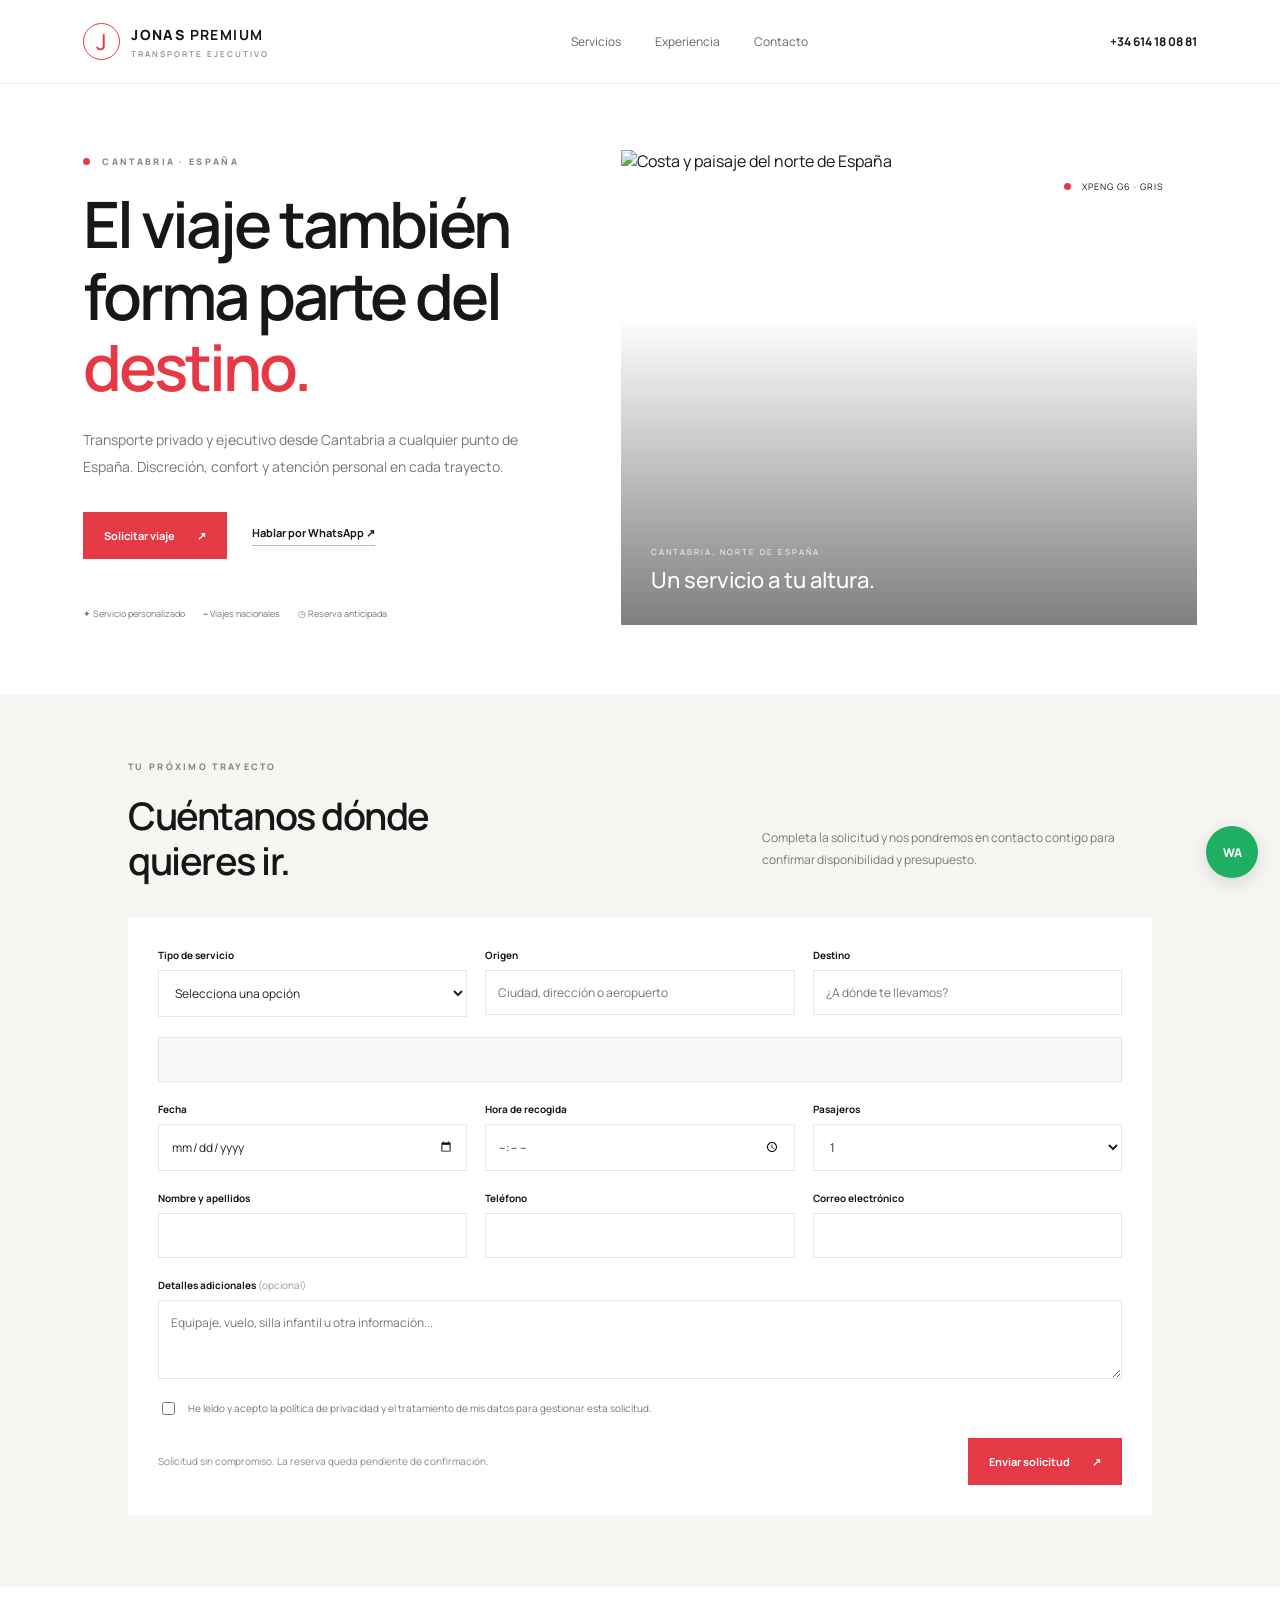
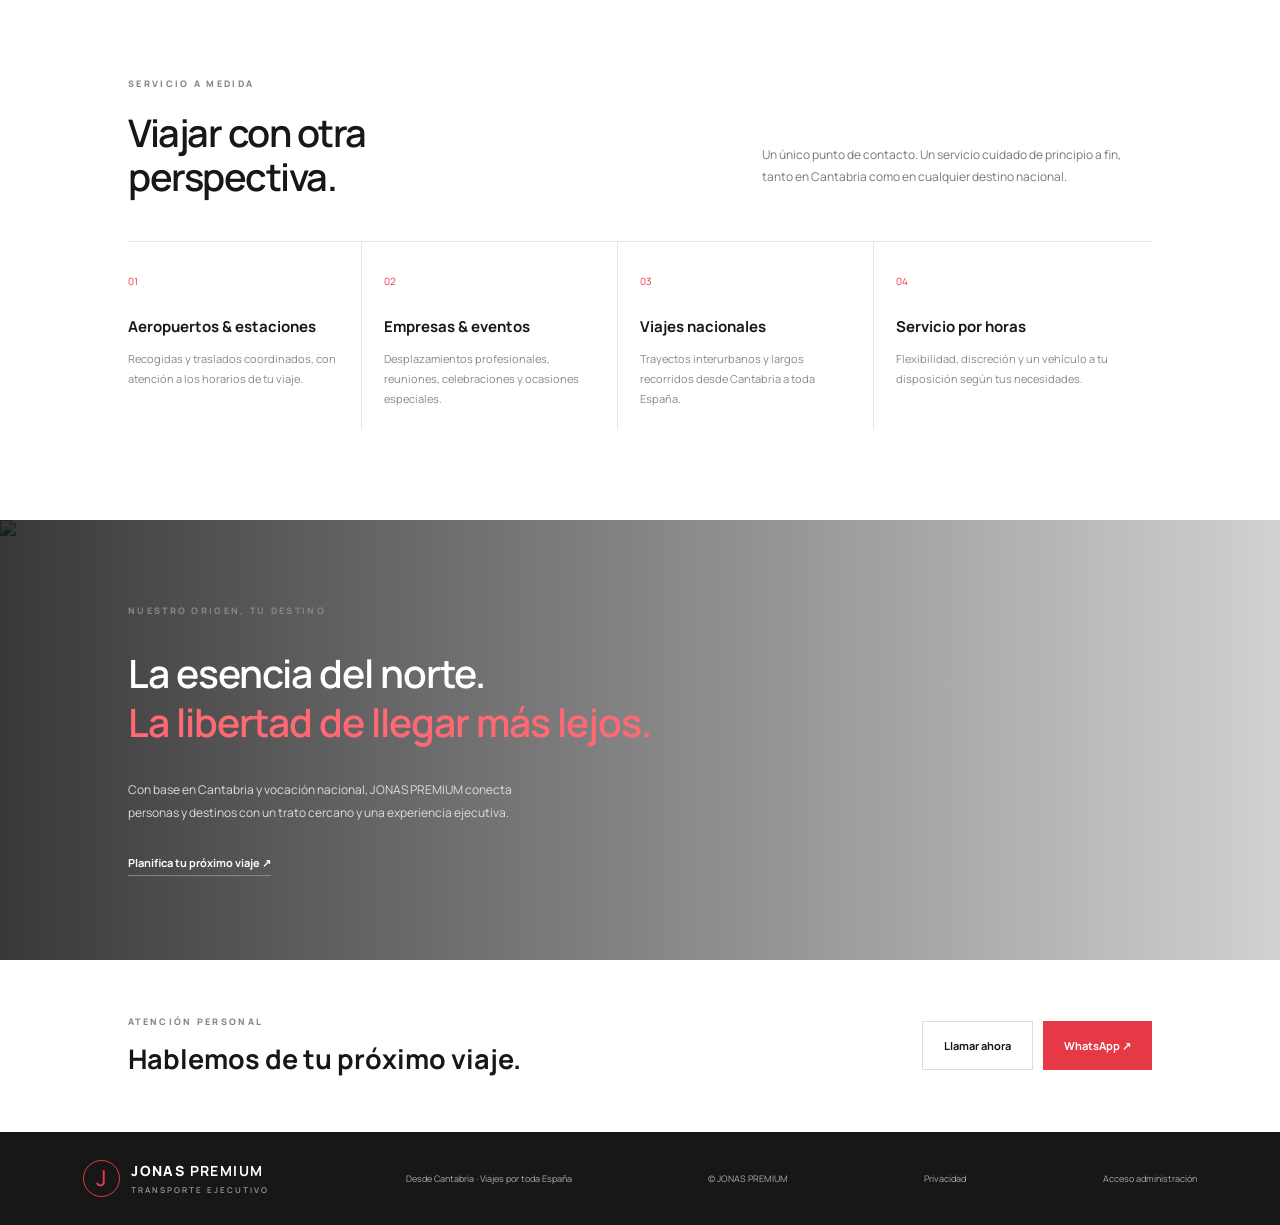
==== index.html @ 566d6ffc "Add files via upload" ====
<!doctype html>
<html lang="es">
<head>
  <meta charset="utf-8"><meta name="viewport" content="width=device-width, initial-scale=1">
  <meta name="theme-color" content="#151515">
  <meta name="description" content="JONAS PREMIUM. Transporte ejecutivo desde Cantabria a cualquier destino de España.">
  <title>JONAS PREMIUM | Transporte ejecutivo</title>
  <link rel="preconnect" href="https://fonts.googleapis.com">
  <link rel="preconnect" href="https://fonts.gstatic.com" crossorigin>
  <link href="https://fonts.googleapis.com/css2?family=Manrope:wght@400;500;600;700;800&display=swap" rel="stylesheet">
  <link rel="stylesheet" href="./styles.css">
</head>
<body>
<header class="topbar">
  <a class="brand" href="#"><span class="brand-mark">J</span><span>JONAS <b>PREMIUM</b><small>TRANSPORTE EJECUTIVO</small></span></a>
  <nav><a href="#servicios">Servicios</a><a href="#experiencia">Experiencia</a><a href="#contacto">Contacto</a></nav>
  <a class="top-phone" href="tel:+34614180881">+34 614 18 08 81</a>
</header>
<main>
<section class="hero">
  <div class="hero-copy">
    <p class="eyebrow"><span></span> CANTABRIA · ESPAÑA</p>
    <h1>El viaje también<br>forma parte del <em>destino.</em></h1>
    <p class="intro">Transporte privado y ejecutivo desde Cantabria a cualquier punto de España. Discreción, confort y atención personal en cada trayecto.</p>
    <div class="hero-actions"><a class="button button-red" href="#reserva">Solicitar viaje <span>↗</span></a><a class="text-link" href="https://wa.me/34614180881?text=Hola%2C%20quiero%20informaci%C3%B3n%20sobre%20un%20traslado." target="_blank" rel="noopener">Hablar por WhatsApp ↗</a></div>
    <div class="trust"><span>✦ Servicio personalizado</span><span>⌁ Viajes nacionales</span><span>◷ Reserva anticipada</span></div>
  </div>
  <div class="hero-visual">
    <img src="https://images.unsplash.com/photo-1519608487953-e999c86e7455?auto=format&fit=crop&w=1500&q=85" alt="Costa y paisaje del norte de España">
    <div class="image-caption"><span>CANTABRIA, NORTE DE ESPAÑA</span><b>Un servicio a tu altura.</b></div>
    <div class="vehicle-note"><span class="dot"></span> XPENG G6 · GRIS</div>
  </div>
</section>
<section class="booking-wrap" id="reserva">
  <div class="booking-heading"><div><p class="eyebrow">TU PRÓXIMO TRAYECTO</p><h2>Cuéntanos dónde<br>quieres ir.</h2></div><p>Completa la solicitud y nos pondremos en contacto contigo para confirmar disponibilidad y presupuesto.</p></div>
  <form id="booking-form" class="booking-form">
    <div class="field"><label for="service">Tipo de servicio</label><select id="service" name="service" required><option value="">Selecciona una opción</option><option>Traslado aeropuerto / estación</option><option>Hotel y recogida</option><option>Empresas</option><option>Bodas y eventos</option><option>Servicio por horas</option><option>Viaje interurbano / nacional</option><option>Otro servicio</option></select></div>
    <div class="field"><label for="origin">Origen</label><input id="origin" name="origin" placeholder="Ciudad, dirección o aeropuerto" required></div>
    <div class="field"><label for="destination">Destino</label><input id="destination" name="destination" placeholder="¿A dónde te llevamos?" required></div>
    <div id="route-price-panel" class="field field-wide" role="status" aria-live="polite" hidden style="padding:18px 20px;border:1px solid #e9e7e4;background:#faf9f7;gap:7px">
      <strong id="route-price-title" style="font-size:13px"></strong>
      <p id="route-price-copy" style="margin:0;color:#777;font-size:11px;line-height:1.7"></p>
    </div>
    <div class="field"><label for="date">Fecha</label><input id="date" name="date" type="date" required></div>
    <div class="field"><label for="time">Hora de recogida</label><input id="time" name="time" type="time" required></div>
    <div class="field"><label for="passengers">Pasajeros</label><select id="passengers" name="passengers"><option>1</option><option>2</option><option>3</option><option>4</option><option>5</option></select></div>
    <div class="field"><label for="name">Nombre y apellidos</label><input id="name" name="name" autocomplete="name" required></div>
    <div class="field"><label for="phone">Teléfono</label><input id="phone" name="phone" type="tel" autocomplete="tel" required></div>
    <div class="field"><label for="email">Correo electrónico</label><input id="email" name="email" type="email" autocomplete="email"></div>
    <div class="field field-wide"><label for="notes">Detalles adicionales <span>(opcional)</span></label><textarea id="notes" name="notes" rows="3" placeholder="Equipaje, vuelo, silla infantil u otra información..."></textarea></div>
    <label class="consent field-wide"><input type="checkbox" required> He leído y acepto la política de privacidad y el tratamiento de mis datos para gestionar esta solicitud.</label>
    <div class="form-bottom field-wide"><p id="form-message" role="status">Solicitud sin compromiso. La reserva queda pendiente de confirmación.</p><button class="button button-red" type="submit">Enviar solicitud <span>↗</span></button></div>
  </form>
</section>
<section class="services" id="servicios"><div class="section-top"><div><p class="eyebrow">SERVICIO A MEDIDA</p><h2>Viajar con otra<br>perspectiva.</h2></div><p>Un único punto de contacto. Un servicio cuidado de principio a fin, tanto en Cantabria como en cualquier destino nacional.</p></div>
  <div class="service-grid">
    <article><span>01</span><h3>Aeropuertos & estaciones</h3><p>Recogidas y traslados coordinados, con atención a los horarios de tu viaje.</p></article>
    <article><span>02</span><h3>Empresas & eventos</h3><p>Desplazamientos profesionales, reuniones, celebraciones y ocasiones especiales.</p></article>
    <article><span>03</span><h3>Viajes nacionales</h3><p>Trayectos interurbanos y largos recorridos desde Cantabria a toda España.</p></article>
    <article><span>04</span><h3>Servicio por horas</h3><p>Flexibilidad, discreción y un vehículo a tu disposición según tus necesidades.</p></article>
  </div>
</section>
<section class="experience" id="experiencia"><img src="https://images.unsplash.com/photo-1500530855697-b586d89ba3ee?auto=format&fit=crop&w=1800&q=85" alt="Paisaje natural del norte de España"><div><p class="eyebrow">NUESTRO ORIGEN, TU DESTINO</p><h2>La esencia del norte.<br><em>La libertad de llegar más lejos.</em></h2><p>Con base en Cantabria y vocación nacional, JONAS PREMIUM conecta personas y destinos con un trato cercano y una experiencia ejecutiva.</p><a class="text-link light" href="#reserva">Planifica tu próximo viaje ↗</a></div></section>
<section class="contact-strip" id="contacto"><div><p class="eyebrow">ATENCIÓN PERSONAL</p><h2>Hablemos de tu próximo viaje.</h2></div><div class="contact-actions"><a class="button button-light" href="tel:+34614180881">Llamar ahora</a><a class="button button-red" href="https://wa.me/34614180881?text=Hola%2C%20quiero%20consultar%20un%20viaje." target="_blank" rel="noopener">WhatsApp ↗</a></div></section>
</main>
<footer><a class="brand brand-footer" href="#"><span class="brand-mark">J</span><span>JONAS <b>PREMIUM</b><small>TRANSPORTE EJECUTIVO</small></span></a><p>Desde Cantabria · Viajes por toda España</p><span>© <span id="year"></span> JONAS PREMIUM</span><a href="./privacidad.html">Privacidad</a><a href="./admin.html">Acceso administración</a></footer>
<a class="whatsapp-float" href="https://wa.me/34614180881?text=Hola%2C%20quiero%20informaci%C3%B3n%20sobre%20un%20viaje." target="_blank" rel="noopener" aria-label="Abrir WhatsApp">WA</a>
<script type="module" src="./app.js"></script>
</body></html>
---- styles.css ----
*{box-sizing:border-box} :root{--ink:#171717;--muted:#777;--red:#e63946;--line:#e9e7e4;--cream:#f7f6f3}html{scroll-behavior:smooth}body{margin:0;font-family:Manrope,Arial,sans-serif;color:var(--ink);background:#fff}a{color:inherit;text-decoration:none}.topbar{height:84px;padding:0 6.5%;display:flex;align-items:center;justify-content:space-between;border-bottom:1px solid #eee}.brand{display:flex;align-items:center;gap:11px;font-size:14px;letter-spacing:1.4px;font-weight:800}.brand-mark{width:37px;height:37px;border:1.5px solid var(--red);border-radius:50%;display:grid;place-items:center;color:var(--red);font-size:22px;font-weight:500}.brand small{display:block;font-size:8px;letter-spacing:2px;font-weight:600;margin-top:4px;color:#888}.topbar nav{display:flex;gap:34px;font-size:12px;color:#666}.top-phone{font-size:12px;font-weight:700}.hero{padding:66px 6.5% 70px;display:grid;grid-template-columns:.9fr 1.1fr;gap:6%;align-items:center}.eyebrow{font-size:9px;letter-spacing:2.3px;font-weight:800;color:#8b8580;margin:0 0 20px}.eyebrow span,.dot{display:inline-block;width:7px;height:7px;border-radius:50%;background:var(--red);margin-right:8px}.hero h1{font-size:clamp(40px,5vw,66px);line-height:1.12;letter-spacing:-3px;margin:0 0 24px;font-weight:600}.hero h1 em,.experience em{font-style:normal;color:var(--red)}.intro{max-width:440px;color:#777;line-height:1.9;font-size:14px}.hero-actions{display:flex;align-items:center;gap:25px;margin-top:32px}.button{display:inline-flex;align-items:center;justify-content:center;gap:22px;padding:16px 21px;font:700 11px Manrope;border:0;cursor:pointer}.button-red{background:var(--red);color:#fff}.button-red:hover{background:#c92d39}.text-link{font-size:11px;font-weight:700;border-bottom:1px solid #bbb;padding-bottom:5px}.trust{display:flex;gap:18px;flex-wrap:wrap;margin-top:48px;color:#777;font-size:9px}.hero-visual{height:475px;position:relative}.hero-visual>img,.experience>img{width:100%;height:100%;object-fit:cover}.hero-visual:after{content:"";position:absolute;inset:35% 0 0;background:linear-gradient(transparent,rgba(0,0,0,.5))}.image-caption{position:absolute;z-index:1;bottom:30px;left:30px;color:#fff}.image-caption span{display:block;font-size:8px;letter-spacing:2px;margin-bottom:8px}.image-caption b{font-size:22px;font-weight:500}.vehicle-note{position:absolute;z-index:2;right:18px;top:18px;background:#fff;padding:12px 15px;font-size:9px;letter-spacing:1px}.booking-wrap{background:var(--cream);padding:65px 10% 72px}.booking-heading,.section-top{display:flex;justify-content:space-between;align-items:end;gap:30px;margin-bottom:35px}.booking-heading h2,.section-top h2{font-size:38px;line-height:1.18;letter-spacing:-1.5px;font-weight:600;margin:0}.booking-heading>p,.section-top>p{max-width:390px;color:#777;font-size:12px;line-height:1.8}.booking-form{display:grid;grid-template-columns:repeat(3,1fr);gap:20px 18px;background:#fff;padding:30px}.field{display:flex;flex-direction:column;gap:8px}.field label{font-size:10px;font-weight:700}.field label span{font-weight:400;color:#999}input,select,textarea{width:100%;border:1px solid var(--line);border-radius:0;background:#fff;padding:13px 12px;font:12px Manrope;color:#222;outline-color:var(--red)}textarea{resize:vertical}.field-wide{grid-column:1/-1}.consent{display:flex;align-items:center;gap:10px;font-size:10px;color:#777}.consent input{width:auto;accent-color:var(--red)}.form-bottom{display:flex;justify-content:space-between;align-items:center;gap:15px}.form-bottom p{font-size:10px;color:#888}.services{padding:90px 10%}.section-top{margin-bottom:42px}.service-grid{display:grid;grid-template-columns:repeat(4,1fr);border-top:1px solid var(--line)}.service-grid article{padding:26px 22px 10px 0;border-right:1px solid var(--line);margin-right:22px}.service-grid article:last-child{border:0;margin:0}.service-grid article span{color:var(--red);font-size:10px}.service-grid h3{font-size:15px;margin:26px 0 12px}.service-grid p{font-size:11px;color:#888;line-height:1.8}.experience{height:440px;position:relative;color:#fff}.experience:after{content:"";position:absolute;inset:0;background:linear-gradient(90deg,rgba(0,0,0,.78),rgba(0,0,0,.18))}.experience>div{position:absolute;z-index:1;top:50%;left:10%;transform:translateY(-50%);max-width:550px}.experience h2{font-size:39px;line-height:1.25;font-weight:600;letter-spacing:-1px}.experience>div>p:not(.eyebrow){font-size:12px;line-height:1.9;color:#ddd;max-width:430px}.experience em{color:#ff6973}.light{color:#fff;border-color:#888;display:inline-block;margin-top:18px}.contact-strip{padding:55px 10%;display:flex;align-items:center;justify-content:space-between;gap:25px}.contact-strip h2{font-size:27px;margin:0}.contact-actions{display:flex;gap:10px}.button-light{border:1px solid #ddd;background:#fff}.contact-strip .eyebrow{margin-bottom:12px}footer{padding:28px 6.5%;background:#171717;color:#aaa;display:flex;align-items:center;justify-content:space-between;gap:20px;font-size:9px}.brand-footer{color:#fff}.brand-footer small{color:#999}.whatsapp-float{position:fixed;right:22px;bottom:22px;width:52px;height:52px;border-radius:50%;background:#1fae62;color:#fff;display:grid;place-items:center;font-weight:800;font-size:12px;box-shadow:0 5px 20px #0002;z-index:10}@media(max-width:850px){.topbar{padding:0 5%;height:72px}.topbar nav{display:none}.hero{grid-template-columns:1fr;padding:48px 6%}.hero-visual{height:330px}.booking-wrap,.services{padding:55px 6%}.booking-form{grid-template-columns:repeat(2,1fr);padding:20px}.booking-heading,.section-top{align-items:start;flex-direction:column;gap:10px}.service-grid{grid-template-columns:repeat(2,1fr)}.service-grid article:nth-child(2){border-right:0}.service-grid article{padding-bottom:24px}.contact-strip{padding:45px 6%;align-items:flex-start;flex-direction:column}footer{flex-wrap:wrap;padding:28px 6%}}@media(max-width:520px){.top-phone{font-size:10px}.hero h1{font-size:45px}.hero-visual{height:270px}.trust{gap:12px;margin-top:30px}.booking-heading h2,.section-top h2{font-size:32px}.booking-form{grid-template-columns:1fr;padding:17px}.field-wide{grid-column:auto}.form-bottom{align-items:flex-start;flex-direction:column}.service-grid{grid-template-columns:1fr}.service-grid article{border-right:0;border-bottom:1px solid var(--line);margin:0}.experience{height:480px}.experience>div{left:7%;right:7%}.experience h2{font-size:32px}.contact-strip h2{font-size:23px}.contact-actions{flex-wrap:wrap}footer{align-items:flex-start;flex-direction:column}}
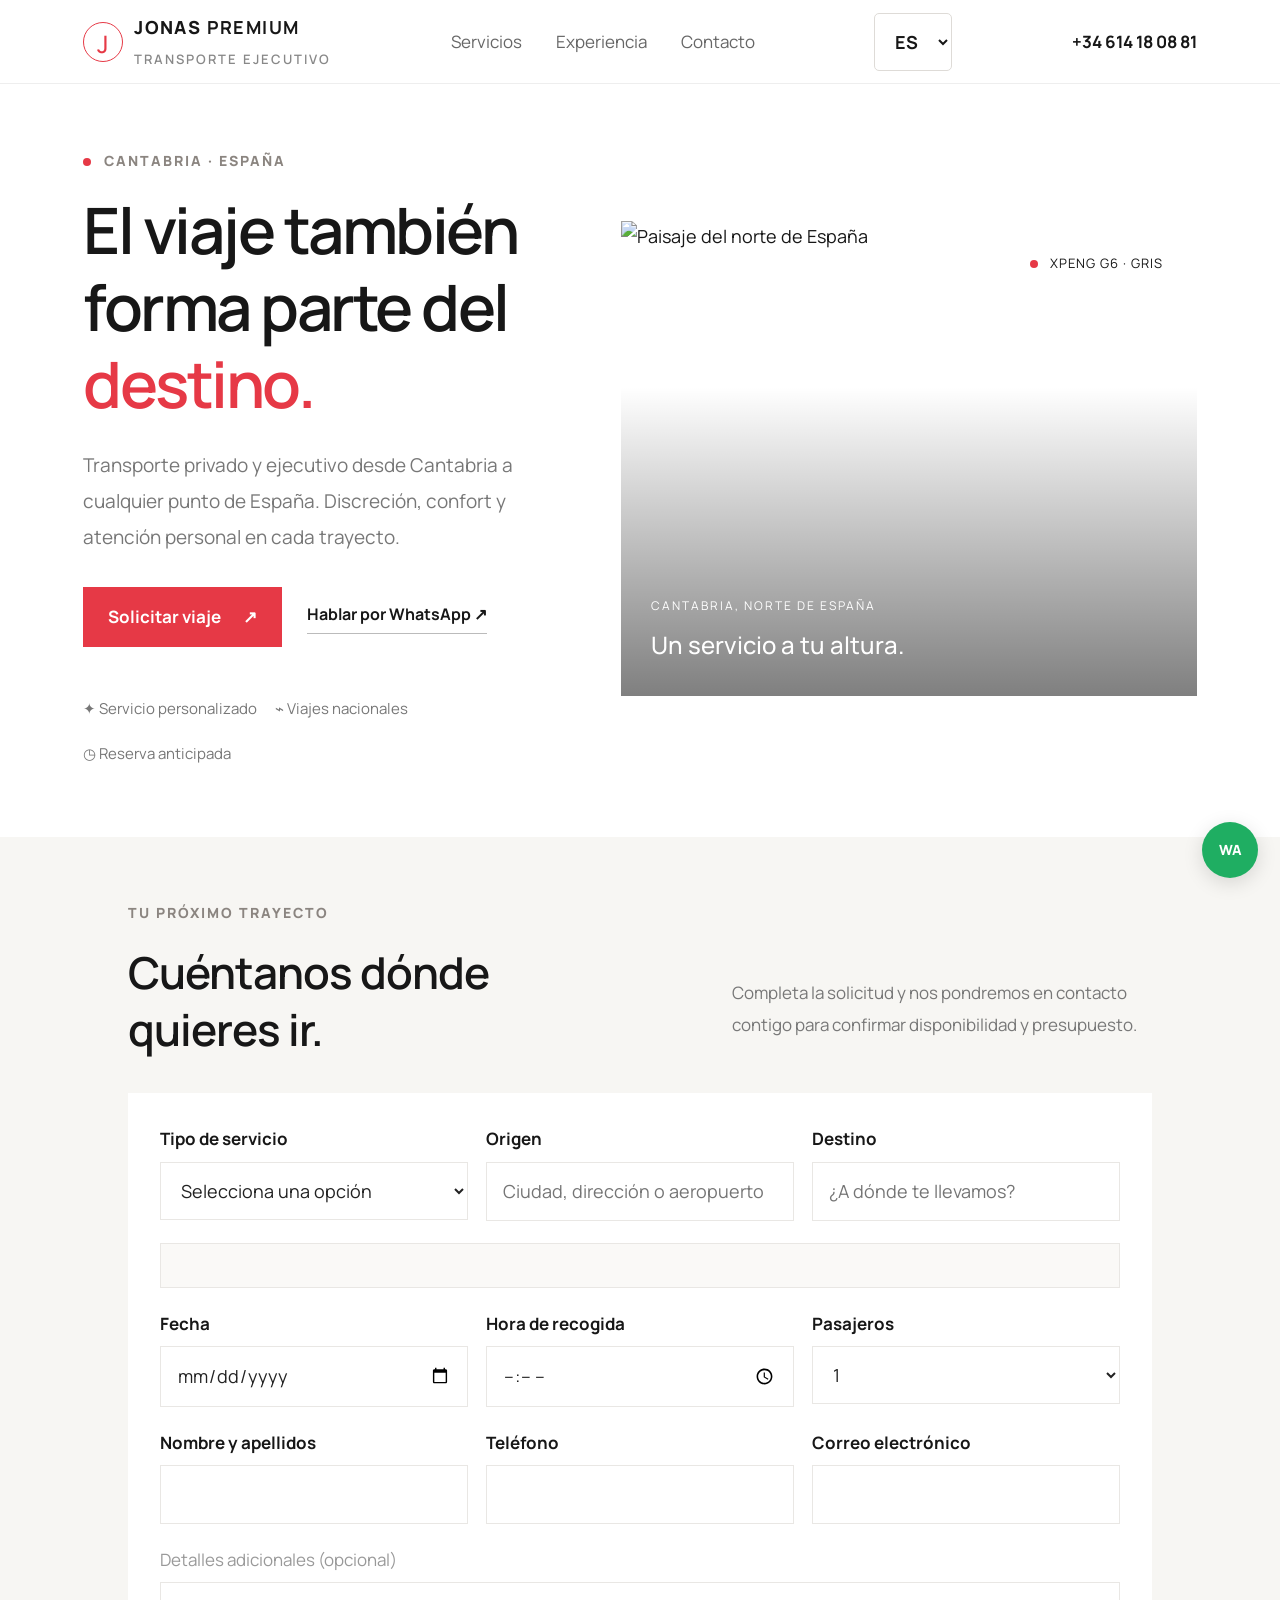
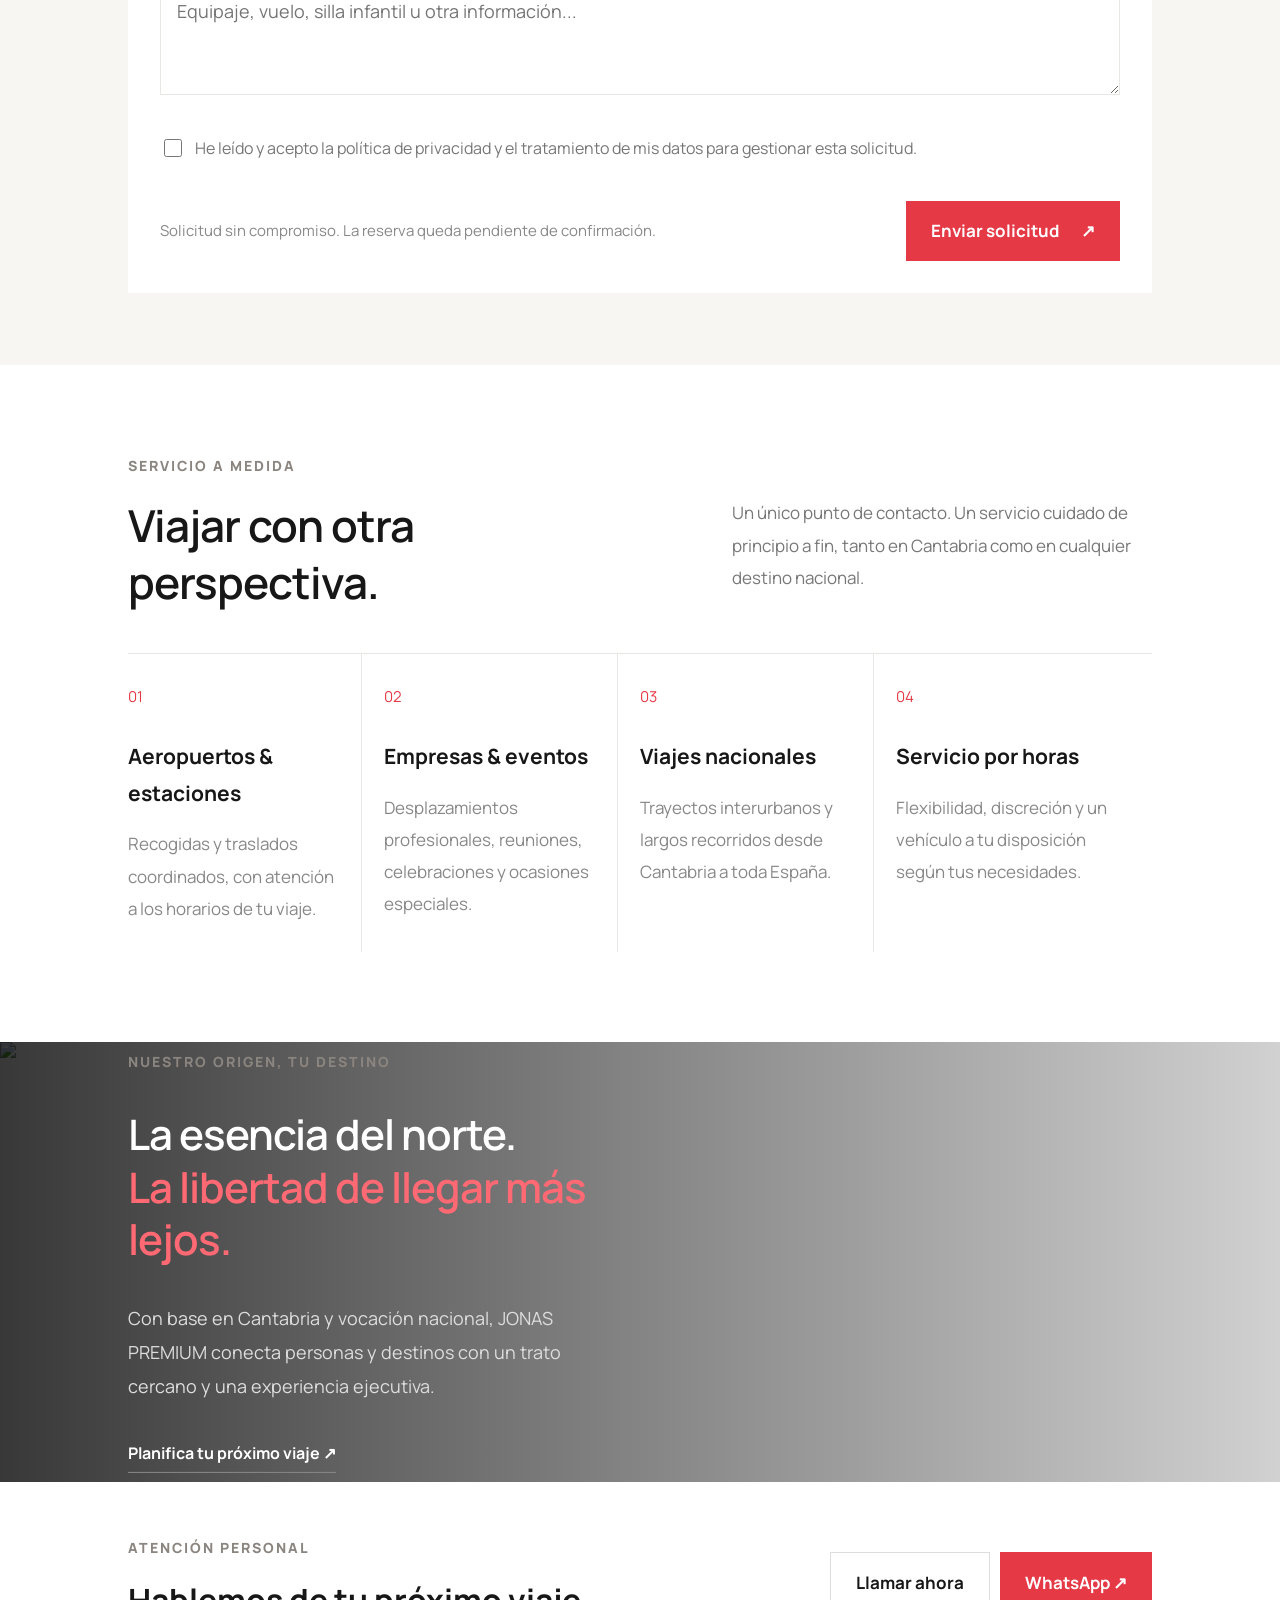
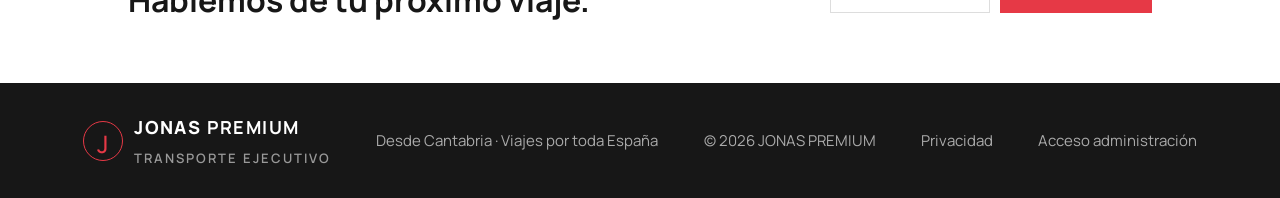
==== commit 1695675d: "Update index.html" ====
--- a/index.html
+++ b/index.html
@@ -1,69 +1,537 @@
+
 <!doctype html>
 <html lang="es">
 <head>
-  <meta charset="utf-8"><meta name="viewport" content="width=device-width, initial-scale=1">
+  <meta charset="utf-8">
+  <meta name="viewport" content="width=device-width, initial-scale=1">
   <meta name="theme-color" content="#151515">
   <meta name="description" content="JONAS PREMIUM. Transporte ejecutivo desde Cantabria a cualquier destino de España.">
   <title>JONAS PREMIUM | Transporte ejecutivo</title>
+
   <link rel="preconnect" href="https://fonts.googleapis.com">
   <link rel="preconnect" href="https://fonts.gstatic.com" crossorigin>
   <link href="https://fonts.googleapis.com/css2?family=Manrope:wght@400;500;600;700;800&display=swap" rel="stylesheet">
   <link rel="stylesheet" href="./styles.css">
+
+  <style>
+    .language-select {
+      min-height: 42px;
+      padding: 8px 12px;
+      border: 1px solid #dedbd7;
+      border-radius: 5px;
+      background: #fff;
+      color: #171717;
+      font: inherit;
+      font-size: 14px;
+      font-weight: 700;
+      cursor: pointer;
+    }
+    .header-language { display:flex; align-items:center; }
+    .field input, .field select, .field textarea {
+      font-size: 17px;
+    }
+    .field label { font-size: 16px; font-weight: 700; }
+    .consent { font-size: 15px; line-height: 1.7; }
+    .form-bottom p { font-size: 15px; line-height: 1.6; }
+    .button { min-height: 54px; font-size: 16px; }
+    .service-grid article p { font-size: 16px; line-height: 1.8; }
+    @media(max-width:760px) {
+      .header-language { margin: 8px 0; }
+      .language-select { min-height: 46px; }
+      .field input, .field select, .field textarea { font-size: 16px; }
+      .field label { font-size: 16px; }
+      .consent { font-size: 14px; }
+    }
+  </style>
 </head>
+
 <body>
+
 <header class="topbar">
-  <a class="brand" href="#"><span class="brand-mark">J</span><span>JONAS <b>PREMIUM</b><small>TRANSPORTE EJECUTIVO</small></span></a>
-  <nav><a href="#servicios">Servicios</a><a href="#experiencia">Experiencia</a><a href="#contacto">Contacto</a></nav>
+  <a class="brand" href="#">
+    <span class="brand-mark">J</span>
+    <span>JONAS <b>PREMIUM</b><small>TRANSPORTE EJECUTIVO</small></span>
+  </a>
+
+  <nav>
+    <a href="#servicios" data-site-i18n="navServices">Servicios</a>
+    <a href="#experiencia" data-site-i18n="navExperience">Experiencia</a>
+    <a href="#contacto" data-site-i18n="navContact">Contacto</a>
+  </nav>
+
+  <div class="header-language">
+    <select id="language-select" class="language-select" aria-label="Language">
+      <option value="es">ES</option>
+      <option value="en">EN</option>
+      <option value="fr">FR</option>
+    </select>
+  </div>
+
   <a class="top-phone" href="tel:+34614180881">+34 614 18 08 81</a>
 </header>
+
 <main>
+
 <section class="hero">
   <div class="hero-copy">
     <p class="eyebrow"><span></span> CANTABRIA · ESPAÑA</p>
-    <h1>El viaje también<br>forma parte del <em>destino.</em></h1>
-    <p class="intro">Transporte privado y ejecutivo desde Cantabria a cualquier punto de España. Discreción, confort y atención personal en cada trayecto.</p>
-    <div class="hero-actions"><a class="button button-red" href="#reserva">Solicitar viaje <span>↗</span></a><a class="text-link" href="https://wa.me/34614180881?text=Hola%2C%20quiero%20informaci%C3%B3n%20sobre%20un%20traslado." target="_blank" rel="noopener">Hablar por WhatsApp ↗</a></div>
-    <div class="trust"><span>✦ Servicio personalizado</span><span>⌁ Viajes nacionales</span><span>◷ Reserva anticipada</span></div>
-  </div>
+
+    <h1 data-site-html="heroTitle">
+      El viaje también<br>forma parte del <em>destino.</em>
+    </h1>
+
+    <p class="intro" data-site-i18n="heroIntro">
+      Transporte privado y ejecutivo desde Cantabria a cualquier punto de España. Discreción, confort y atención personal en cada trayecto.
+    </p>
+
+    <div class="hero-actions">
+      <a class="button button-red" href="#reserva">
+        <span data-site-i18n="requestTrip">Solicitar viaje</span> <span>↗</span>
+      </a>
+
+      <a class="text-link"
+         href="https://wa.me/34614180881?text=Hola%2C%20quiero%20informaci%C3%B3n%20sobre%20un%20traslado."
+         target="_blank" rel="noopener">
+        <span data-site-i18n="whatsappTalk">Hablar por WhatsApp</span> ↗
+      </a>
+    </div>
+
+    <div class="trust">
+      <span data-site-i18n="trustPersonal">✦ Servicio personalizado</span>
+      <span data-site-i18n="trustNational">⌁ Viajes nacionales</span>
+      <span data-site-i18n="trustBooking">◷ Reserva anticipada</span>
+    </div>
+  </div>
+
   <div class="hero-visual">
-    <img src="https://images.unsplash.com/photo-1519608487953-e999c86e7455?auto=format&fit=crop&w=1500&q=85" alt="Costa y paisaje del norte de España">
-    <div class="image-caption"><span>CANTABRIA, NORTE DE ESPAÑA</span><b>Un servicio a tu altura.</b></div>
-    <div class="vehicle-note"><span class="dot"></span> XPENG G6 · GRIS</div>
+    <img
+      src="https://images.unsplash.com/photo-1519608487953-e999c86e7455?auto=format&fit=crop&w=1500&q=85"
+      alt="Paisaje del norte de España"
+      loading="eager">
+
+    <div class="image-caption">
+      <span data-site-i18n="imageLocation">CANTABRIA, NORTE DE ESPAÑA</span>
+      <b data-site-i18n="imageCaption">Un servicio a tu altura.</b>
+    </div>
+
+    <div class="vehicle-note">
+      <span class="dot"></span> XPENG G6 · GRIS
+    </div>
   </div>
 </section>
+
 <section class="booking-wrap" id="reserva">
-  <div class="booking-heading"><div><p class="eyebrow">TU PRÓXIMO TRAYECTO</p><h2>Cuéntanos dónde<br>quieres ir.</h2></div><p>Completa la solicitud y nos pondremos en contacto contigo para confirmar disponibilidad y presupuesto.</p></div>
+
+  <div class="booking-heading">
+    <div>
+      <p class="eyebrow" data-site-i18n="bookingEyebrow">TU PRÓXIMO TRAYECTO</p>
+      <h2 data-site-html="bookingTitle">Cuéntanos dónde<br>quieres ir.</h2>
+    </div>
+
+    <p data-site-i18n="bookingIntro">
+      Completa la solicitud y nos pondremos en contacto contigo para confirmar disponibilidad y presupuesto.
+    </p>
+  </div>
+
   <form id="booking-form" class="booking-form">
-    <div class="field"><label for="service">Tipo de servicio</label><select id="service" name="service" required><option value="">Selecciona una opción</option><option>Traslado aeropuerto / estación</option><option>Hotel y recogida</option><option>Empresas</option><option>Bodas y eventos</option><option>Servicio por horas</option><option>Viaje interurbano / nacional</option><option>Otro servicio</option></select></div>
-    <div class="field"><label for="origin">Origen</label><input id="origin" name="origin" placeholder="Ciudad, dirección o aeropuerto" required></div>
-    <div class="field"><label for="destination">Destino</label><input id="destination" name="destination" placeholder="¿A dónde te llevamos?" required></div>
-    <div id="route-price-panel" class="field field-wide" role="status" aria-live="polite" hidden style="padding:18px 20px;border:1px solid #e9e7e4;background:#faf9f7;gap:7px">
-      <strong id="route-price-title" style="font-size:13px"></strong>
-      <p id="route-price-copy" style="margin:0;color:#777;font-size:11px;line-height:1.7"></p>
-    </div>
-    <div class="field"><label for="date">Fecha</label><input id="date" name="date" type="date" required></div>
-    <div class="field"><label for="time">Hora de recogida</label><input id="time" name="time" type="time" required></div>
-    <div class="field"><label for="passengers">Pasajeros</label><select id="passengers" name="passengers"><option>1</option><option>2</option><option>3</option><option>4</option><option>5</option></select></div>
-    <div class="field"><label for="name">Nombre y apellidos</label><input id="name" name="name" autocomplete="name" required></div>
-    <div class="field"><label for="phone">Teléfono</label><input id="phone" name="phone" type="tel" autocomplete="tel" required></div>
-    <div class="field"><label for="email">Correo electrónico</label><input id="email" name="email" type="email" autocomplete="email"></div>
-    <div class="field field-wide"><label for="notes">Detalles adicionales <span>(opcional)</span></label><textarea id="notes" name="notes" rows="3" placeholder="Equipaje, vuelo, silla infantil u otra información..."></textarea></div>
-    <label class="consent field-wide"><input type="checkbox" required> He leído y acepto la política de privacidad y el tratamiento de mis datos para gestionar esta solicitud.</label>
-    <div class="form-bottom field-wide"><p id="form-message" role="status">Solicitud sin compromiso. La reserva queda pendiente de confirmación.</p><button class="button button-red" type="submit">Enviar solicitud <span>↗</span></button></div>
+
+    <div class="field">
+      <label for="service" data-site-i18n="serviceLabel">Tipo de servicio</label>
+      <select id="service" name="service" required>
+        <option value="" data-site-i18n="serviceChoose">Selecciona una opción</option>
+        <option data-site-i18n="serviceAirport">Traslado aeropuerto / estación</option>
+        <option data-site-i18n="serviceHotel">Hotel y recogida</option>
+        <option data-site-i18n="serviceBusiness">Empresas</option>
+        <option data-site-i18n="serviceEvents">Bodas y eventos</option>
+        <option data-site-i18n="serviceHours">Servicio por horas</option>
+        <option data-site-i18n="serviceNational">Viaje interurbano / nacional</option>
+        <option data-site-i18n="serviceOther">Otro servicio</option>
+      </select>
+    </div>
+
+    <div class="field">
+      <label for="origin" data-site-i18n="originLabel">Origen</label>
+      <input id="origin" name="origin"
+        placeholder="Ciudad, dirección o aeropuerto"
+        data-site-placeholder="originPlaceholder" required>
+    </div>
+
+    <div class="field">
+      <label for="destination" data-site-i18n="destinationLabel">Destino</label>
+      <input id="destination" name="destination"
+        placeholder="¿A dónde te llevamos?"
+        data-site-placeholder="destinationPlaceholder" required>
+    </div>
+
+    <div id="route-price-panel" class="field field-wide"
+      role="status" aria-live="polite" hidden
+      style="padding:18px 20px;border:1px solid #e9e7e4;background:#faf9f7;gap:7px">
+      <strong id="route-price-title" style="font-size:15px"></strong>
+      <p id="route-price-copy" style="margin:0;color:#777;font-size:14px;line-height:1.7"></p>
+    </div>
+
+    <div class="field">
+      <label for="date" data-site-i18n="dateLabel">Fecha</label>
+      <input id="date" name="date" type="date" required>
+    </div>
+
+    <div class="field">
+      <label for="time" data-site-i18n="timeLabel">Hora de recogida</label>
+      <input id="time" name="time" type="time" required>
+    </div>
+
+    <div class="field">
+      <label for="passengers" data-site-i18n="passengersLabel">Pasajeros</label>
+      <select id="passengers" name="passengers">
+        <option>1</option>
+        <option>2</option>
+        <option>3</option>
+        <option>4</option>
+        <option>5</option>
+      </select>
+    </div>
+
+    <div class="field">
+      <label for="name" data-site-i18n="nameLabel">Nombre y apellidos</label>
+      <input id="name" name="name" autocomplete="name" required>
+    </div>
+
+    <div class="field">
+      <label for="phone" data-site-i18n="phoneLabel">Teléfono</label>
+      <input id="phone" name="phone" type="tel" autocomplete="tel" required>
+    </div>
+
+    <div class="field">
+      <label for="email" data-site-i18n="emailLabel">Correo electrónico</label>
+      <input id="email" name="email" type="email" autocomplete="email">
+    </div>
+
+    <div class="field field-wide">
+      <label for="notes">
+        <span data-site-i18n="notesLabel">Detalles adicionales</span>
+        <span data-site-i18n="optional">(opcional)</span>
+      </label>
+      <textarea id="notes" name="notes" rows="3"
+        placeholder="Equipaje, vuelo, silla infantil u otra información..."
+        data-site-placeholder="notesPlaceholder"></textarea>
+    </div>
+
+    <label class="consent field-wide">
+      <input type="checkbox" required>
+      <span data-site-i18n="privacyConsent">
+        He leído y acepto la política de privacidad y el tratamiento de mis datos para gestionar esta solicitud.
+      </span>
+    </label>
+
+    <div class="form-bottom field-wide">
+      <p id="form-message" role="status" data-site-i18n="formPending">
+        Solicitud sin compromiso. La reserva queda pendiente de confirmación.
+      </p>
+
+      <button class="button button-red" type="submit">
+        <span data-site-i18n="sendRequest">Enviar solicitud</span> <span>↗</span>
+      </button>
+    </div>
+
   </form>
 </section>
-<section class="services" id="servicios"><div class="section-top"><div><p class="eyebrow">SERVICIO A MEDIDA</p><h2>Viajar con otra<br>perspectiva.</h2></div><p>Un único punto de contacto. Un servicio cuidado de principio a fin, tanto en Cantabria como en cualquier destino nacional.</p></div>
+
+<section class="services" id="servicios">
+
+  <div class="section-top">
+    <div>
+      <p class="eyebrow" data-site-i18n="servicesEyebrow">SERVICIO A MEDIDA</p>
+      <h2 data-site-html="servicesTitle">Viajar con otra<br>perspectiva.</h2>
+    </div>
+
+    <p data-site-i18n="servicesIntro">
+      Un único punto de contacto. Un servicio cuidado de principio a fin, tanto en Cantabria como en cualquier destino nacional.
+    </p>
+  </div>
+
   <div class="service-grid">
-    <article><span>01</span><h3>Aeropuertos & estaciones</h3><p>Recogidas y traslados coordinados, con atención a los horarios de tu viaje.</p></article>
-    <article><span>02</span><h3>Empresas & eventos</h3><p>Desplazamientos profesionales, reuniones, celebraciones y ocasiones especiales.</p></article>
-    <article><span>03</span><h3>Viajes nacionales</h3><p>Trayectos interurbanos y largos recorridos desde Cantabria a toda España.</p></article>
-    <article><span>04</span><h3>Servicio por horas</h3><p>Flexibilidad, discreción y un vehículo a tu disposición según tus necesidades.</p></article>
+
+    <article>
+      <span>01</span>
+      <h3 data-site-i18n="serviceCard1Title">Aeropuertos & estaciones</h3>
+      <p data-site-i18n="serviceCard1Text">
+        Recogidas y traslados coordinados, con atención a los horarios de tu viaje.
+      </p>
+    </article>
+
+    <article>
+      <span>02</span>
+      <h3 data-site-i18n="serviceCard2Title">Empresas & eventos</h3>
+      <p data-site-i18n="serviceCard2Text">
+        Desplazamientos profesionales, reuniones, celebraciones y ocasiones especiales.
+      </p>
+    </article>
+
+    <article>
+      <span>03</span>
+      <h3 data-site-i18n="serviceCard3Title">Viajes nacionales</h3>
+      <p data-site-i18n="serviceCard3Text">
+        Trayectos interurbanos y largos recorridos desde Cantabria a toda España.
+      </p>
+    </article>
+
+    <article>
+      <span>04</span>
+      <h3 data-site-i18n="serviceCard4Title">Servicio por horas</h3>
+      <p data-site-i18n="serviceCard4Text">
+        Flexibilidad, discreción y un vehículo a tu disposición según tus necesidades.
+      </p>
+    </article>
+
   </div>
 </section>
-<section class="experience" id="experiencia"><img src="https://images.unsplash.com/photo-1500530855697-b586d89ba3ee?auto=format&fit=crop&w=1800&q=85" alt="Paisaje natural del norte de España"><div><p class="eyebrow">NUESTRO ORIGEN, TU DESTINO</p><h2>La esencia del norte.<br><em>La libertad de llegar más lejos.</em></h2><p>Con base en Cantabria y vocación nacional, JONAS PREMIUM conecta personas y destinos con un trato cercano y una experiencia ejecutiva.</p><a class="text-link light" href="#reserva">Planifica tu próximo viaje ↗</a></div></section>
-<section class="contact-strip" id="contacto"><div><p class="eyebrow">ATENCIÓN PERSONAL</p><h2>Hablemos de tu próximo viaje.</h2></div><div class="contact-actions"><a class="button button-light" href="tel:+34614180881">Llamar ahora</a><a class="button button-red" href="https://wa.me/34614180881?text=Hola%2C%20quiero%20consultar%20un%20viaje." target="_blank" rel="noopener">WhatsApp ↗</a></div></section>
+
+<section class="experience" id="experiencia">
+
+  <img
+    src="https://images.unsplash.com/photo-1500530855697-b586d89ba3ee?auto=format&fit=crop&w=1800&q=85"
+    alt="Paisaje natural"
+    loading="lazy">
+
+  <div>
+    <p class="eyebrow" data-site-i18n="experienceEyebrow">NUESTRO ORIGEN, TU DESTINO</p>
+
+    <h2 data-site-html="experienceTitle">
+      La esencia del norte.<br>
+      <em>La libertad de llegar más lejos.</em>
+    </h2>
+
+    <p data-site-i18n="experienceText">
+      Con base en Cantabria y vocación nacional, JONAS PREMIUM conecta personas y destinos con un trato cercano y una experiencia ejecutiva.
+    </p>
+
+    <a class="text-link light" href="#reserva" data-site-i18n="planTrip">
+      Planifica tu próximo viaje ↗
+    </a>
+  </div>
+</section>
+
+<section class="contact-strip" id="contacto">
+
+  <div>
+    <p class="eyebrow" data-site-i18n="contactEyebrow">ATENCIÓN PERSONAL</p>
+    <h2 data-site-i18n="contactTitle">Hablemos de tu próximo viaje.</h2>
+  </div>
+
+  <div class="contact-actions">
+    <a class="button button-light" href="tel:+34614180881" data-site-i18n="callNow">
+      Llamar ahora
+    </a>
+
+    <a class="button button-red"
+      href="https://wa.me/34614180881?text=Hola%2C%20quiero%20consultar%20un%20viaje."
+      target="_blank" rel="noopener">
+      WhatsApp ↗
+    </a>
+  </div>
+
+</section>
+
 </main>
-<footer><a class="brand brand-footer" href="#"><span class="brand-mark">J</span><span>JONAS <b>PREMIUM</b><small>TRANSPORTE EJECUTIVO</small></span></a><p>Desde Cantabria · Viajes por toda España</p><span>© <span id="year"></span> JONAS PREMIUM</span><a href="./privacidad.html">Privacidad</a><a href="./admin.html">Acceso administración</a></footer>
-<a class="whatsapp-float" href="https://wa.me/34614180881?text=Hola%2C%20quiero%20informaci%C3%B3n%20sobre%20un%20viaje." target="_blank" rel="noopener" aria-label="Abrir WhatsApp">WA</a>
+
+<footer>
+  <a class="brand brand-footer" href="#">
+    <span class="brand-mark">J</span>
+    <span>JONAS <b>PREMIUM</b><small>TRANSPORTE EJECUTIVO</small></span>
+  </a>
+
+  <p data-site-i18n="footerText">Desde Cantabria · Viajes por toda España</p>
+  <span>© <span id="year"></span> JONAS PREMIUM</span>
+  <a href="./privacidad.html" data-site-i18n="privacyLink">Privacidad</a>
+  <a href="./admin.html" data-site-i18n="adminLink">Acceso administración</a>
+</footer>
+
+<a class="whatsapp-float"
+  href="https://wa.me/34614180881?text=Hola%2C%20quiero%20informaci%C3%B3n%20sobre%20un%20viaje."
+  target="_blank" rel="noopener" aria-label="Abrir WhatsApp">WA</a>
+
+<script>
+const siteTranslations = {
+  es: {
+    navServices:"Servicios", navExperience:"Experiencia", navContact:"Contacto",
+    heroTitle:"El viaje también<br>forma parte del <em>destino.</em>",
+    heroIntro:"Transporte privado y ejecutivo desde Cantabria a cualquier punto de España. Discreción, confort y atención personal en cada trayecto.",
+    requestTrip:"Solicitar viaje", whatsappTalk:"Hablar por WhatsApp",
+    trustPersonal:"✦ Servicio personalizado", trustNational:"⌁ Viajes nacionales", trustBooking:"◷ Reserva anticipada",
+    imageLocation:"CANTABRIA, NORTE DE ESPAÑA", imageCaption:"Un servicio a tu altura.",
+    bookingEyebrow:"TU PRÓXIMO TRAYECTO", bookingTitle:"Cuéntanos dónde<br>quieres ir.",
+    bookingIntro:"Completa la solicitud y nos pondremos en contacto contigo para confirmar disponibilidad y presupuesto.",
+    serviceLabel:"Tipo de servicio", serviceChoose:"Selecciona una opción",
+    serviceAirport:"Traslado aeropuerto / estación", serviceHotel:"Hotel y recogida",
+    serviceBusiness:"Empresas", serviceEvents:"Bodas y eventos",
+    serviceHours:"Servicio por horas", serviceNational:"Viaje interurbano / nacional",
+    serviceOther:"Otro servicio", originLabel:"Origen", destinationLabel:"Destino",
+    originPlaceholder:"Ciudad, dirección o aeropuerto",
+    destinationPlaceholder:"¿A dónde te llevamos?",
+    dateLabel:"Fecha", timeLabel:"Hora de recogida", passengersLabel:"Pasajeros",
+    nameLabel:"Nombre y apellidos", phoneLabel:"Teléfono", emailLabel:"Correo electrónico",
+    notesLabel:"Detalles adicionales", optional:"(opcional)",
+    notesPlaceholder:"Equipaje, vuelo, silla infantil u otra información...",
+    privacyConsent:"He leído y acepto la política de privacidad y el tratamiento de mis datos para gestionar esta solicitud.",
+    formPending:"Solicitud sin compromiso. La reserva queda pendiente de confirmación.",
+    sendRequest:"Enviar solicitud", servicesEyebrow:"SERVICIO A MEDIDA",
+    servicesTitle:"Viajar con otra<br>perspectiva.",
+    servicesIntro:"Un único punto de contacto. Un servicio cuidado de principio a fin, tanto en Cantabria como en cualquier destino nacional.",
+    serviceCard1Title:"Aeropuertos & estaciones",
+    serviceCard1Text:"Recogidas y traslados coordinados, con atención a los horarios de tu viaje.",
+    serviceCard2Title:"Empresas & eventos",
+    serviceCard2Text:"Desplazamientos profesionales, reuniones, celebraciones y ocasiones especiales.",
+    serviceCard3Title:"Viajes nacionales",
+    serviceCard3Text:"Trayectos interurbanos y largos recorridos desde Cantabria a toda España.",
+    serviceCard4Title:"Servicio por horas",
+    serviceCard4Text:"Flexibilidad, discreción y un vehículo a tu disposición según tus necesidades.",
+    experienceEyebrow:"NUESTRO ORIGEN, TU DESTINO",
+    experienceTitle:"La esencia del norte.<br><em>La libertad de llegar más lejos.</em>",
+    experienceText:"Con base en Cantabria y vocación nacional, JONAS PREMIUM conecta personas y destinos con un trato cercano y una experiencia ejecutiva.",
+    planTrip:"Planifica tu próximo viaje ↗", contactEyebrow:"ATENCIÓN PERSONAL",
+    contactTitle:"Hablemos de tu próximo viaje.", callNow:"Llamar ahora",
+    footerText:"Desde Cantabria · Viajes por toda España",
+    privacyLink:"Privacidad", adminLink:"Acceso administración"
+  },
+
+  en: {
+    navServices:"Services", navExperience:"The experience", navContact:"Contact",
+    heroTitle:"The journey is also<br>part of the <em>destination.</em>",
+    heroIntro:"Private executive transport from Cantabria to destinations throughout Spain. Discretion, comfort and personal attention on every journey.",
+    requestTrip:"Book a journey", whatsappTalk:"Chat on WhatsApp",
+    trustPersonal:"✦ Personal service", trustNational:"⌁ Nationwide journeys", trustBooking:"◷ Advance booking",
+    imageLocation:"CANTABRIA, NORTHERN SPAIN", imageCaption:"A service above expectations.",
+    bookingEyebrow:"YOUR NEXT JOURNEY", bookingTitle:"Tell us where<br>you would like to go.",
+    bookingIntro:"Complete the request form and we will contact you to confirm availability and provide a quote.",
+    serviceLabel:"Service type", serviceChoose:"Choose an option",
+    serviceAirport:"Airport / station transfer", serviceHotel:"Hotel pickup",
+    serviceBusiness:"Business travel", serviceEvents:"Weddings and events",
+    serviceHours:"Hourly service", serviceNational:"Intercity / nationwide journey",
+    serviceOther:"Other service", originLabel:"Pickup location", destinationLabel:"Destination",
+    originPlaceholder:"City, address or airport",
+    destinationPlaceholder:"Where would you like to go?",
+    dateLabel:"Date", timeLabel:"Pickup time", passengersLabel:"Passengers",
+    nameLabel:"Full name", phoneLabel:"Phone number", emailLabel:"Email address",
+    notesLabel:"Additional details", optional:"(optional)",
+    notesPlaceholder:"Luggage, flight details, child seat or other information...",
+    privacyConsent:"I have read and accept the privacy policy and the processing of my data to manage this request.",
+    formPending:"No-obligation request. Your booking is pending confirmation.",
+    sendRequest:"Send request", servicesEyebrow:"TAILORED SERVICE",
+    servicesTitle:"Travel with a different<br>perspective.",
+    servicesIntro:"One point of contact. A carefully managed service from beginning to end, in Cantabria and throughout Spain.",
+    serviceCard1Title:"Airports & stations",
+    serviceCard1Text:"Coordinated pickups and transfers, with attention to your travel schedule.",
+    serviceCard2Title:"Business & events",
+    serviceCard2Text:"Professional journeys, meetings, celebrations and special occasions.",
+    serviceCard3Title:"Nationwide journeys",
+    serviceCard3Text:"Intercity transfers and long-distance journeys from Cantabria throughout Spain.",
+    serviceCard4Title:"Hourly service",
+    serviceCard4Text:"Flexibility, discretion and a vehicle at your disposal to suit your needs.",
+    experienceEyebrow:"OUR HOME, YOUR DESTINATION",
+    experienceTitle:"The spirit of the north.<br><em>The freedom to go further.</em>",
+    experienceText:"Based in Cantabria and serving destinations nationwide, JONAS PREMIUM connects people and places with personal attention and an executive travel experience.",
+    planTrip:"Plan your next journey ↗", contactEyebrow:"PERSONAL SERVICE",
+    contactTitle:"Let's talk about your next journey.", callNow:"Call now",
+    footerText:"Based in Cantabria · Nationwide journeys",
+    privacyLink:"Privacy", adminLink:"Administration"
+  },
+
+  fr: {
+    navServices:"Services", navExperience:"Expérience", navContact:"Contact",
+    heroTitle:"Le voyage fait aussi<br>partie de la <em>destination.</em>",
+    heroIntro:"Transport privé et exécutif depuis la Cantabrie vers toutes les destinations d'Espagne. Discrétion, confort et attention personnalisée à chaque trajet.",
+    requestTrip:"Demander un trajet", whatsappTalk:"Contacter sur WhatsApp",
+    trustPersonal:"✦ Service personnalisé", trustNational:"⌁ Voyages nationaux", trustBooking:"◷ Réservation à l'avance",
+    imageLocation:"CANTABRIE, NORD DE L'ESPAGNE", imageCaption:"Un service à votre hauteur.",
+    bookingEyebrow:"VOTRE PROCHAIN TRAJET", bookingTitle:"Indiquez-nous où<br>vous souhaitez aller.",
+    bookingIntro:"Remplissez la demande et nous vous contacterons pour confirmer la disponibilité et vous proposer un devis.",
+    serviceLabel:"Type de service", serviceChoose:"Choisissez une option",
+    serviceAirport:"Transfert aéroport / gare", serviceHotel:"Hôtel et prise en charge",
+    serviceBusiness:"Entreprises", serviceEvents:"Mariages et événements",
+    serviceHours:"Service à l'heure", serviceNational:"Trajet interurbain / national",
+    serviceOther:"Autre service", originLabel:"Départ", destinationLabel:"Destination",
+    originPlaceholder:"Ville, adresse ou aéroport",
+    destinationPlaceholder:"Où souhaitez-vous aller ?",
+    dateLabel:"Date", timeLabel:"Heure de prise en charge", passengersLabel:"Passagers",
+    nameLabel:"Nom et prénom", phoneLabel:"Téléphone", emailLabel:"Adresse e-mail",
+    notesLabel:"Informations complémentaires", optional:"(facultatif)",
+    notesPlaceholder:"Bagages, vol, siège enfant ou toute autre information...",
+    privacyConsent:"J'ai lu et j'accepte la politique de confidentialité et le traitement de mes données pour gérer cette demande.",
+    formPending:"Demande sans engagement. La réservation reste en attente de confirmation.",
+    sendRequest:"Envoyer la demande", servicesEyebrow:"SERVICE SUR MESURE",
+    servicesTitle:"Voyager avec une autre<br>perspective.",
+    servicesIntro:"Un seul interlocuteur. Un service soigné du début à la fin, en Cantabrie comme dans toute l'Espagne.",
+    serviceCard1Title:"Aéroports & gares",
+    serviceCard1Text:"Prises en charge et transferts coordonnés, adaptés aux horaires de votre voyage.",
+    serviceCard2Title:"Entreprises & événements",
+    serviceCard2Text:"Déplacements professionnels, réunions, célébrations et occasions spéciales.",
+    serviceCard3Title:"Voyages nationaux",
+    serviceCard3Text:"Trajets interurbains et longues distances depuis la Cantabrie vers toute l'Espagne.",
+    serviceCard4Title:"Service à l'heure",
+    serviceCard4Text:"Flexibilité, discrétion et véhicule à votre disposition selon vos besoins.",
+    experienceEyebrow:"NOTRE ORIGINE, VOTRE DESTINATION",
+    experienceTitle:"L'essence du nord.<br><em>La liberté d'aller plus loin.</em>",
+    experienceText:"Basé en Cantabrie et présent dans toute l'Espagne, JONAS PREMIUM relie les personnes et les destinations avec une attention personnalisée et une expérience exécutive.",
+    planTrip:"Préparez votre prochain voyage ↗", contactEyebrow:"SERVICE PERSONNALISÉ",
+    contactTitle:"Parlons de votre prochain voyage.", callNow:"Appeler maintenant",
+    footerText:"Depuis la Cantabrie · Voyages dans toute l'Espagne",
+    privacyLink:"Confidentialité", adminLink:"Administration"
+  }
+};
+
+function applySiteLanguage(language) {
+  const selected = siteTranslations[language] ? language : "es";
+  document.documentElement.lang = selected;
+
+  document.querySelectorAll("[data-site-i18n]").forEach(element => {
+    const key = element.dataset.siteI18n;
+    if (siteTranslations[selected][key] !== undefined) {
+      element.textContent = siteTranslations[selected][key];
+    }
+  });
+
+  document.querySelectorAll("[data-site-html]").forEach(element => {
+    const key = element.dataset.siteHtml;
+    if (siteTranslations[selected][key] !== undefined) {
+      element.innerHTML = siteTranslations[selected][key];
+    }
+  });
+
+  document.querySelectorAll("[data-site-placeholder]").forEach(element => {
+    const key = element.dataset.sitePlaceholder;
+    if (siteTranslations[selected][key] !== undefined) {
+      element.placeholder = siteTranslations[selected][key];
+    }
+  });
+
+  const selector = document.querySelector("#language-select");
+  if (selector) selector.value = selected;
+
+  try {
+    localStorage.setItem("jonas-language", selected);
+  } catch (error) {}
+}
+
+const languageSelector = document.querySelector("#language-select");
+
+let savedLanguage = "es";
+try {
+  savedLanguage = localStorage.getItem("jonas-language") || "es";
+} catch (error) {}
+
+applySiteLanguage(savedLanguage);
+
+if (languageSelector) {
+  languageSelector.addEventListener("change", event => {
+    applySiteLanguage(event.target.value);
+  });
+}
+
+const yearElement = document.querySelector("#year");
+if (yearElement) yearElement.textContent = new Date().getFullYear();
+</script>
+
 <script type="module" src="./app.js"></script>
-</body></html>+
+</body>
+</html>
--- a/styles.css
+++ b/styles.css
@@ -1 +1,666 @@
-*{box-sizing:border-box} :root{--ink:#171717;--muted:#777;--red:#e63946;--line:#e9e7e4;--cream:#f7f6f3}html{scroll-behavior:smooth}body{margin:0;font-family:Manrope,Arial,sans-serif;color:var(--ink);background:#fff}a{color:inherit;text-decoration:none}.topbar{height:84px;padding:0 6.5%;display:flex;align-items:center;justify-content:space-between;border-bottom:1px solid #eee}.brand{display:flex;align-items:center;gap:11px;font-size:14px;letter-spacing:1.4px;font-weight:800}.brand-mark{width:37px;height:37px;border:1.5px solid var(--red);border-radius:50%;display:grid;place-items:center;color:var(--red);font-size:22px;font-weight:500}.brand small{display:block;font-size:8px;letter-spacing:2px;font-weight:600;margin-top:4px;color:#888}.topbar nav{display:flex;gap:34px;font-size:12px;color:#666}.top-phone{font-size:12px;font-weight:700}.hero{padding:66px 6.5% 70px;display:grid;grid-template-columns:.9fr 1.1fr;gap:6%;align-items:center}.eyebrow{font-size:9px;letter-spacing:2.3px;font-weight:800;color:#8b8580;margin:0 0 20px}.eyebrow span,.dot{display:inline-block;width:7px;height:7px;border-radius:50%;background:var(--red);margin-right:8px}.hero h1{font-size:clamp(40px,5vw,66px);line-height:1.12;letter-spacing:-3px;margin:0 0 24px;font-weight:600}.hero h1 em,.experience em{font-style:normal;color:var(--red)}.intro{max-width:440px;color:#777;line-height:1.9;font-size:14px}.hero-actions{display:flex;align-items:center;gap:25px;margin-top:32px}.button{display:inline-flex;align-items:center;justify-content:center;gap:22px;padding:16px 21px;font:700 11px Manrope;border:0;cursor:pointer}.button-red{background:var(--red);color:#fff}.button-red:hover{background:#c92d39}.text-link{font-size:11px;font-weight:700;border-bottom:1px solid #bbb;padding-bottom:5px}.trust{display:flex;gap:18px;flex-wrap:wrap;margin-top:48px;color:#777;font-size:9px}.hero-visual{height:475px;position:relative}.hero-visual>img,.experience>img{width:100%;height:100%;object-fit:cover}.hero-visual:after{content:"";position:absolute;inset:35% 0 0;background:linear-gradient(transparent,rgba(0,0,0,.5))}.image-caption{position:absolute;z-index:1;bottom:30px;left:30px;color:#fff}.image-caption span{display:block;font-size:8px;letter-spacing:2px;margin-bottom:8px}.image-caption b{font-size:22px;font-weight:500}.vehicle-note{position:absolute;z-index:2;right:18px;top:18px;background:#fff;padding:12px 15px;font-size:9px;letter-spacing:1px}.booking-wrap{background:var(--cream);padding:65px 10% 72px}.booking-heading,.section-top{display:flex;justify-content:space-between;align-items:end;gap:30px;margin-bottom:35px}.booking-heading h2,.section-top h2{font-size:38px;line-height:1.18;letter-spacing:-1.5px;font-weight:600;margin:0}.booking-heading>p,.section-top>p{max-width:390px;color:#777;font-size:12px;line-height:1.8}.booking-form{display:grid;grid-template-columns:repeat(3,1fr);gap:20px 18px;background:#fff;padding:30px}.field{display:flex;flex-direction:column;gap:8px}.field label{font-size:10px;font-weight:700}.field label span{font-weight:400;color:#999}input,select,textarea{width:100%;border:1px solid var(--line);border-radius:0;background:#fff;padding:13px 12px;font:12px Manrope;color:#222;outline-color:var(--red)}textarea{resize:vertical}.field-wide{grid-column:1/-1}.consent{display:flex;align-items:center;gap:10px;font-size:10px;color:#777}.consent input{width:auto;accent-color:var(--red)}.form-bottom{display:flex;justify-content:space-between;align-items:center;gap:15px}.form-bottom p{font-size:10px;color:#888}.services{padding:90px 10%}.section-top{margin-bottom:42px}.service-grid{display:grid;grid-template-columns:repeat(4,1fr);border-top:1px solid var(--line)}.service-grid article{padding:26px 22px 10px 0;border-right:1px solid var(--line);margin-right:22px}.service-grid article:last-child{border:0;margin:0}.service-grid article span{color:var(--red);font-size:10px}.service-grid h3{font-size:15px;margin:26px 0 12px}.service-grid p{font-size:11px;color:#888;line-height:1.8}.experience{height:440px;position:relative;color:#fff}.experience:after{content:"";position:absolute;inset:0;background:linear-gradient(90deg,rgba(0,0,0,.78),rgba(0,0,0,.18))}.experience>div{position:absolute;z-index:1;top:50%;left:10%;transform:translateY(-50%);max-width:550px}.experience h2{font-size:39px;line-height:1.25;font-weight:600;letter-spacing:-1px}.experience>div>p:not(.eyebrow){font-size:12px;line-height:1.9;color:#ddd;max-width:430px}.experience em{color:#ff6973}.light{color:#fff;border-color:#888;display:inline-block;margin-top:18px}.contact-strip{padding:55px 10%;display:flex;align-items:center;justify-content:space-between;gap:25px}.contact-strip h2{font-size:27px;margin:0}.contact-actions{display:flex;gap:10px}.button-light{border:1px solid #ddd;background:#fff}.contact-strip .eyebrow{margin-bottom:12px}footer{padding:28px 6.5%;background:#171717;color:#aaa;display:flex;align-items:center;justify-content:space-between;gap:20px;font-size:9px}.brand-footer{color:#fff}.brand-footer small{color:#999}.whatsapp-float{position:fixed;right:22px;bottom:22px;width:52px;height:52px;border-radius:50%;background:#1fae62;color:#fff;display:grid;place-items:center;font-weight:800;font-size:12px;box-shadow:0 5px 20px #0002;z-index:10}@media(max-width:850px){.topbar{padding:0 5%;height:72px}.topbar nav{display:none}.hero{grid-template-columns:1fr;padding:48px 6%}.hero-visual{height:330px}.booking-wrap,.services{padding:55px 6%}.booking-form{grid-template-columns:repeat(2,1fr);padding:20px}.booking-heading,.section-top{align-items:start;flex-direction:column;gap:10px}.service-grid{grid-template-columns:repeat(2,1fr)}.service-grid article:nth-child(2){border-right:0}.service-grid article{padding-bottom:24px}.contact-strip{padding:45px 6%;align-items:flex-start;flex-direction:column}footer{flex-wrap:wrap;padding:28px 6%}}@media(max-width:520px){.top-phone{font-size:10px}.hero h1{font-size:45px}.hero-visual{height:270px}.trust{gap:12px;margin-top:30px}.booking-heading h2,.section-top h2{font-size:32px}.booking-form{grid-template-columns:1fr;padding:17px}.field-wide{grid-column:auto}.form-bottom{align-items:flex-start;flex-direction:column}.service-grid{grid-template-columns:1fr}.service-grid article{border-right:0;border-bottom:1px solid var(--line);margin:0}.experience{height:480px}.experience>div{left:7%;right:7%}.experience h2{font-size:32px}.contact-strip h2{font-size:23px}.contact-actions{flex-wrap:wrap}footer{align-items:flex-start;flex-direction:column}}+
+*{box-sizing:border-box}
+:root{
+  --ink:#171717;
+  --muted:#777;
+  --red:#e63946;
+  --line:#e9e7e4;
+  --cream:#f7f6f3;
+}
+html{scroll-behavior:smooth}
+body{
+  margin:0;
+  font-family:Manrope,Arial,sans-serif;
+  color:var(--ink);
+  background:#fff;
+  font-size:16px;
+  line-height:1.6;
+}
+a{color:inherit;text-decoration:none}
+.topbar{
+  min-height:84px;
+  padding:0 6.5%;
+  display:flex;
+  align-items:center;
+  justify-content:space-between;
+  border-bottom:1px solid #eee;
+}
+.brand{
+  display:flex;
+  align-items:center;
+  gap:11px;
+  font-size:16px;
+  letter-spacing:1.4px;
+  font-weight:800;
+}
+.brand-mark{
+  width:40px;
+  height:40px;
+  border:1.5px solid var(--red);
+  border-radius:50%;
+  display:grid;
+  place-items:center;
+  color:var(--red);
+  font-size:24px;
+  font-weight:500;
+}
+.brand small{
+  display:block;
+  font-size:11px;
+  letter-spacing:2px;
+  font-weight:600;
+  margin-top:4px;
+  color:#888;
+}
+.topbar nav{
+  display:flex;
+  gap:34px;
+  font-size:15px;
+  color:#666;
+}
+.top-phone{
+  font-size:15px;
+  font-weight:700;
+}
+.hero{
+  padding:66px 6.5% 70px;
+  display:grid;
+  grid-template-columns:.9fr 1.1fr;
+  gap:6%;
+  align-items:center;
+}
+.eyebrow{
+  font-size:12px;
+  letter-spacing:2px;
+  font-weight:800;
+  color:#8b8580;
+  margin:0 0 20px;
+}
+.eyebrow span,.dot{
+  display:inline-block;
+  width:8px;
+  height:8px;
+  border-radius:50%;
+  background:var(--red);
+  margin-right:8px;
+}
+.hero h1{
+  font-size:clamp(42px,5vw,68px);
+  line-height:1.12;
+  letter-spacing:-2.5px;
+  margin:0 0 24px;
+  font-weight:600;
+}
+.hero h1 em,.experience em{
+  font-style:normal;
+  color:var(--red);
+}
+.intro{
+  max-width:470px;
+  color:#777;
+  line-height:1.85;
+  font-size:17px;
+}
+.hero-actions{
+  display:flex;
+  align-items:center;
+  gap:25px;
+  margin-top:32px;
+}
+.button{
+  display:inline-flex;
+  align-items:center;
+  justify-content:center;
+  gap:22px;
+  padding:17px 23px;
+  font:700 14px Manrope,Arial,sans-serif;
+  border:0;
+  cursor:pointer;
+}
+.button-red{background:var(--red);color:#fff}
+.button-red:hover{background:#c92d39}
+.text-link{
+  font-size:14px;
+  font-weight:700;
+  border-bottom:1px solid #bbb;
+  padding-bottom:5px;
+}
+.trust{
+  display:flex;
+  gap:18px;
+  flex-wrap:wrap;
+  margin-top:48px;
+  color:#777;
+  font-size:13px;
+}
+.hero-visual{
+  height:475px;
+  position:relative;
+}
+.hero-visual>img,.experience>img{
+  width:100%;
+  height:100%;
+  object-fit:cover;
+}
+.hero-visual:after{
+  content:"";
+  position:absolute;
+  inset:35% 0 0;
+  background:linear-gradient(transparent,rgba(0,0,0,.5));
+}
+.image-caption{
+  position:absolute;
+  z-index:1;
+  bottom:30px;
+  left:30px;
+  color:#fff;
+}
+.image-caption span{
+  display:block;
+  font-size:12px;
+  letter-spacing:2px;
+  margin-bottom:8px;
+}
+.image-caption b{
+  font-size:24px;
+  font-weight:500;
+}
+.vehicle-note{
+  position:absolute;
+  z-index:2;
+  right:18px;
+  top:18px;
+  background:#fff;
+  padding:13px 16px;
+  font-size:13px;
+  letter-spacing:1px;
+}
+.booking-wrap{
+  background:var(--cream);
+  padding:65px 10% 72px;
+}
+.booking-heading,.section-top{
+  display:flex;
+  justify-content:space-between;
+  align-items:end;
+  gap:30px;
+  margin-bottom:35px;
+}
+.booking-heading h2,.section-top h2{
+  font-size:clamp(34px,3.5vw,40px);
+  line-height:1.2;
+  letter-spacing:-1px;
+  font-weight:600;
+  margin:0;
+}
+.booking-heading>p,.section-top>p{
+  max-width:420px;
+  color:#777;
+  font-size:15px;
+  line-height:1.8;
+}
+.booking-form{
+  display:grid;
+  grid-template-columns:repeat(3,1fr);
+  gap:22px 18px;
+  background:#fff;
+  padding:32px;
+}
+.field{
+  display:flex;
+  flex-direction:column;
+  gap:9px;
+}
+.field label{
+  font-size:14px;
+  font-weight:700;
+}
+.field label span{
+  font-weight:400;
+  color:#999;
+}
+input,select,textarea{
+  width:100%;
+  min-height:49px;
+  border:1px solid var(--line);
+  border-radius:0;
+  background:#fff;
+  padding:13px 14px;
+  font:15px Manrope,Arial,sans-serif;
+  color:#222;
+  outline-color:var(--red);
+}
+textarea{
+  resize:vertical;
+  min-height:110px;
+}
+.field-wide{grid-column:1/-1}
+.consent{
+  display:flex;
+  align-items:center;
+  gap:10px;
+  font-size:13px;
+  color:#777;
+  line-height:1.6;
+}
+.consent input{
+  width:18px;
+  min-height:18px;
+  accent-color:var(--red);
+}
+.form-bottom{
+  display:flex;
+  justify-content:space-between;
+  align-items:center;
+  gap:15px;
+}
+.form-bottom p{
+  font-size:13px;
+  color:#888;
+}
+.services{padding:90px 10%}
+.section-top{margin-bottom:42px}
+.service-grid{
+  display:grid;
+  grid-template-columns:repeat(4,1fr);
+  border-top:1px solid var(--line);
+}
+.service-grid article{
+  padding:26px 22px 10px 0;
+  border-right:1px solid var(--line);
+  margin-right:22px;
+}
+.service-grid article:last-child{
+  border:0;
+  margin:0;
+}
+.service-grid article span{
+  color:var(--red);
+  font-size:13px;
+}
+.service-grid h3{
+  font-size:19px;
+  margin:26px 0 12px;
+}
+.service-grid p{
+  font-size:15px;
+  color:#888;
+  line-height:1.8;
+}
+.experience{
+  height:440px;
+  position:relative;
+  color:#fff;
+}
+.experience:after{
+  content:"";
+  position:absolute;
+  inset:0;
+  background:linear-gradient(90deg,rgba(0,0,0,.78),rgba(0,0,0,.18));
+}
+.experience>div{
+  position:absolute;
+  z-index:1;
+  top:50%;
+  left:10%;
+  transform:translateY(-50%);
+  max-width:550px;
+}
+.experience h2{
+  font-size:42px;
+  line-height:1.25;
+  font-weight:600;
+  letter-spacing:-1px;
+}
+.experience>div>p:not(.eyebrow){
+  font-size:16px;
+  line-height:1.9;
+  color:#ddd;
+  max-width:450px;
+}
+.experience em{color:#ff6973}
+.light{
+  color:#fff;
+  border-color:#888;
+  display:inline-block;
+  margin-top:18px;
+}
+.contact-strip{
+  padding:55px 10%;
+  display:flex;
+  align-items:center;
+  justify-content:space-between;
+  gap:25px;
+}
+.contact-strip h2{
+  font-size:30px;
+  margin:0;
+}
+.contact-actions{
+  display:flex;
+  gap:10px;
+}
+.button-light{
+  border:1px solid #ddd;
+  background:#fff;
+}
+.contact-strip .eyebrow{margin-bottom:12px}
+footer{
+  padding:28px 6.5%;
+  background:#171717;
+  color:#aaa;
+  display:flex;
+  align-items:center;
+  justify-content:space-between;
+  gap:20px;
+  font-size:13px;
+}
+.brand-footer{color:#fff}
+.brand-footer small{color:#999}
+.whatsapp-float{
+  position:fixed;
+  right:22px;
+  bottom:22px;
+  width:56px;
+  height:56px;
+  border-radius:50%;
+  background:#1fae62;
+  color:#fff;
+  display:grid;
+  place-items:center;
+  font-weight:800;
+  font-size:14px;
+  box-shadow:0 5px 20px #0002;
+  z-index:10;
+}
+@media(max-width:850px){
+  .topbar{
+    padding:0 5%;
+    min-height:76px;
+  }
+  .topbar nav{display:none}
+  .hero{
+    grid-template-columns:1fr;
+    padding:48px 6%;
+  }
+  .hero-visual{height:330px}
+  .booking-wrap,.services{padding:55px 6%}
+  .booking-form{
+    grid-template-columns:repeat(2,1fr);
+    padding:24px;
+  }
+  .booking-heading,.section-top{
+    align-items:start;
+    flex-direction:column;
+    gap:10px;
+  }
+  .service-grid{grid-template-columns:repeat(2,1fr)}
+  .service-grid article:nth-child(2){border-right:0}
+  .service-grid article{padding-bottom:24px}
+  .contact-strip{
+    padding:45px 6%;
+    align-items:flex-start;
+    flex-direction:column;
+  }
+  footer{
+    flex-wrap:wrap;
+    padding:28px 6%;
+  }
+}
+@media(max-width:520px){
+  body{font-size:16px}
+  .topbar{min-height:70px}
+  .brand{font-size:14px}
+  .brand-mark{
+    width:36px;
+    height:36px;
+    font-size:22px;
+  }
+  .brand small{font-size:10px}
+  .top-phone{font-size:13px}
+  .hero{padding:42px 6%}
+  .hero h1{
+    font-size:clamp(39px,10vw,46px);
+    letter-spacing:-1.8px;
+  }
+  .intro{
+    font-size:16px;
+    line-height:1.8;
+  }
+  .hero-actions{
+    align-items:flex-start;
+    flex-direction:column;
+    gap:18px;
+  }
+  .hero-visual{height:270px}
+  .trust{
+    gap:12px;
+    margin-top:30px;
+    font-size:12px;
+  }
+  .booking-heading h2,.section-top h2{font-size:32px}
+  .booking-heading>p,.section-top>p{font-size:15px}
+  .booking-form{
+    grid-template-columns:1fr;
+    padding:19px;
+    gap:19px;
+  }
+  .field-wide{grid-column:auto}
+  .field label{font-size:14px}
+  input,select,textarea{
+    font-size:16px;
+    min-height:50px;
+  }
+  .consent{font-size:13px}
+  .form-bottom{
+    align-items:flex-start;
+    flex-direction:column;
+  }
+  .form-bottom p{font-size:13px}
+  .button{
+    font-size:14px;
+    padding:16px 20px;
+  }
+  .service-grid{grid-template-columns:1fr}
+  .service-grid article{
+    border-right:0;
+    border-bottom:1px solid var(--line);
+    margin:0;
+    padding:22px 0;
+  }
+  .service-grid h3{font-size:19px}
+  .service-grid p{font-size:15px}
+  .experience{height:480px}
+  .experience>div{
+    left:7%;
+    right:7%;
+  }
+  .experience h2{font-size:32px}
+  .experience>div>p:not(.eyebrow){font-size:15px}
+  .contact-strip h2{font-size:25px}
+  .contact-actions{flex-wrap:wrap}
+  footer{
+    align-items:flex-start;
+    flex-direction:column;
+    font-size:13px;
+  }
+  .whatsapp-float{
+    width:54px;
+    height:54px;
+    right:16px;
+    bottom:16px;
+  }
+}
+
+
+/* ==========================================
+   JONAS PREMIUM - MEJORA DE LEGIBILIDAD
+   ========================================== */
+
+/* Texto general */
+body {
+  font-size: 18px !important;
+  line-height: 1.75 !important;
+}
+
+/* Menú y teléfono */
+.topbar nav {
+  font-size: 17px !important;
+}
+
+.top-phone {
+  font-size: 17px !important;
+}
+
+/* Marca */
+.brand {
+  font-size: 18px !important;
+}
+
+.brand small {
+  font-size: 13px !important;
+}
+
+/* Textos principales */
+.eyebrow {
+  font-size: 14px !important;
+  line-height: 1.6 !important;
+}
+
+.intro {
+  font-size: 19px !important;
+  line-height: 1.9 !important;
+}
+
+.trust {
+  font-size: 15px !important;
+  line-height: 1.8 !important;
+}
+
+/* Títulos */
+.booking-heading h2,
+.section-top h2 {
+  font-size: clamp(36px, 4vw, 44px) !important;
+  line-height: 1.3 !important;
+}
+
+.hero h1 {
+  line-height: 1.2 !important;
+}
+
+/* Descripciones */
+.booking-heading > p,
+.section-top > p {
+  font-size: 17px !important;
+  line-height: 1.9 !important;
+}
+
+/* Formulario: etiquetas */
+.field label {
+  font-size: 17px !important;
+  line-height: 1.6 !important;
+}
+
+/* Formulario: campos */
+input,
+select,
+textarea {
+  font-size: 18px !important;
+  min-height: 56px !important;
+  padding: 15px 16px !important;
+  line-height: 1.5 !important;
+}
+
+/* Casilla de privacidad */
+.consent {
+  font-size: 16px !important;
+  line-height: 1.8 !important;
+}
+
+/* Botones */
+.button {
+  font-size: 17px !important;
+  min-height: 54px;
+  padding: 17px 25px !important;
+  line-height: 1.5 !important;
+}
+
+/* Enlaces */
+.text-link {
+  font-size: 16px !important;
+}
+
+/* Servicios */
+.service-grid article span {
+  font-size: 15px !important;
+}
+
+.service-grid h3 {
+  font-size: 21px !important;
+}
+
+.service-grid p {
+  font-size: 17px !important;
+  line-height: 1.9 !important;
+}
+
+/* Sección de experiencia */
+.experience > div > p:not(.eyebrow) {
+  font-size: 18px !important;
+  line-height: 1.9 !important;
+}
+
+/* Contacto */
+.contact-strip h2 {
+  font-size: 32px !important;
+}
+
+/* Pie de página */
+footer {
+  font-size: 15px !important;
+  line-height: 1.8 !important;
+}
+
+/* Ajustes adicionales para móviles */
+@media (max-width: 520px) {
+  body {
+    font-size: 18px !important;
+  }
+
+  .top-phone {
+    font-size: 15px !important;
+  }
+
+  .intro {
+    font-size: 18px !important;
+  }
+
+  .field label {
+    font-size: 17px !important;
+  }
+
+  input,
+  select,
+  textarea {
+    font-size: 18px !important;
+    min-height: 58px !important;
+  }
+
+  .consent {
+    font-size: 15px !important;
+  }
+
+  .button {
+    font-size: 17px !important;
+    min-height: 56px;
+  }
+
+  .service-grid p {
+    font-size: 17px !important;
+  }
+
+  footer {
+    font-size: 15px !important;
+  }
+}
+
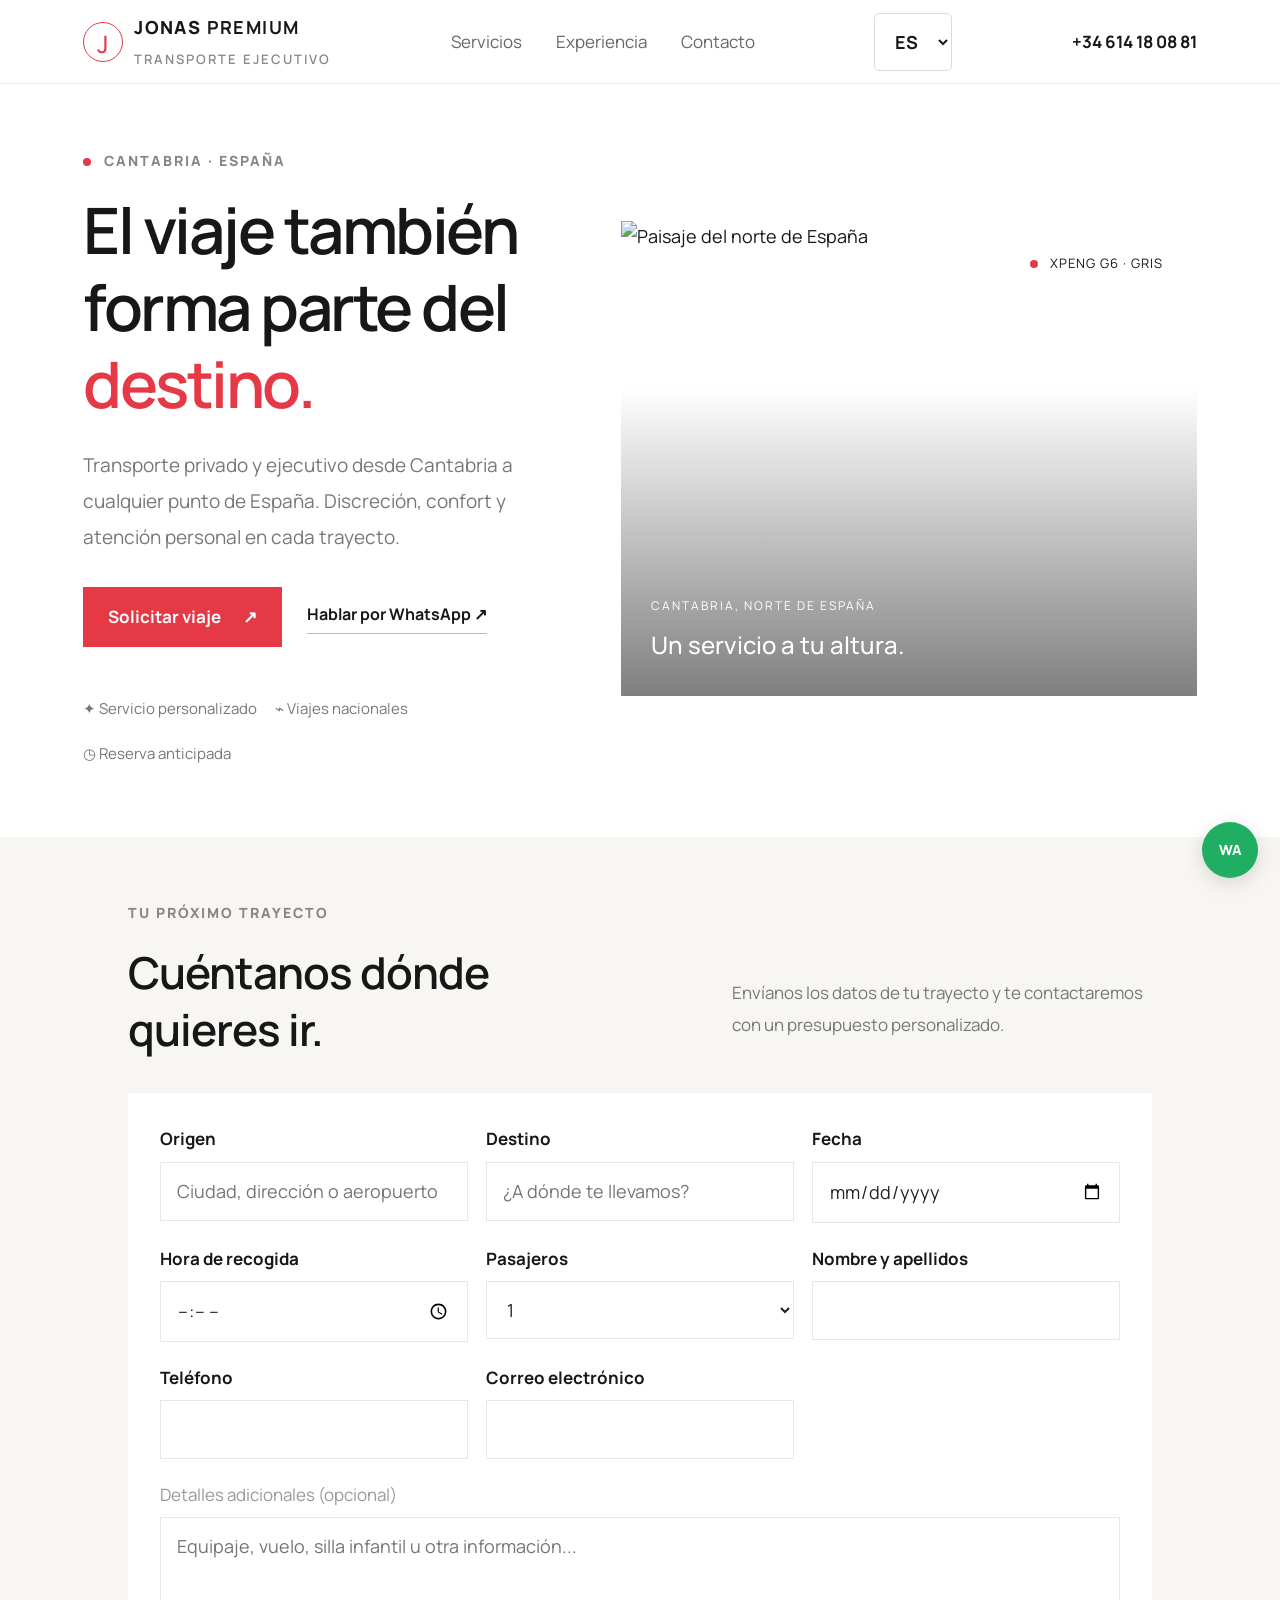
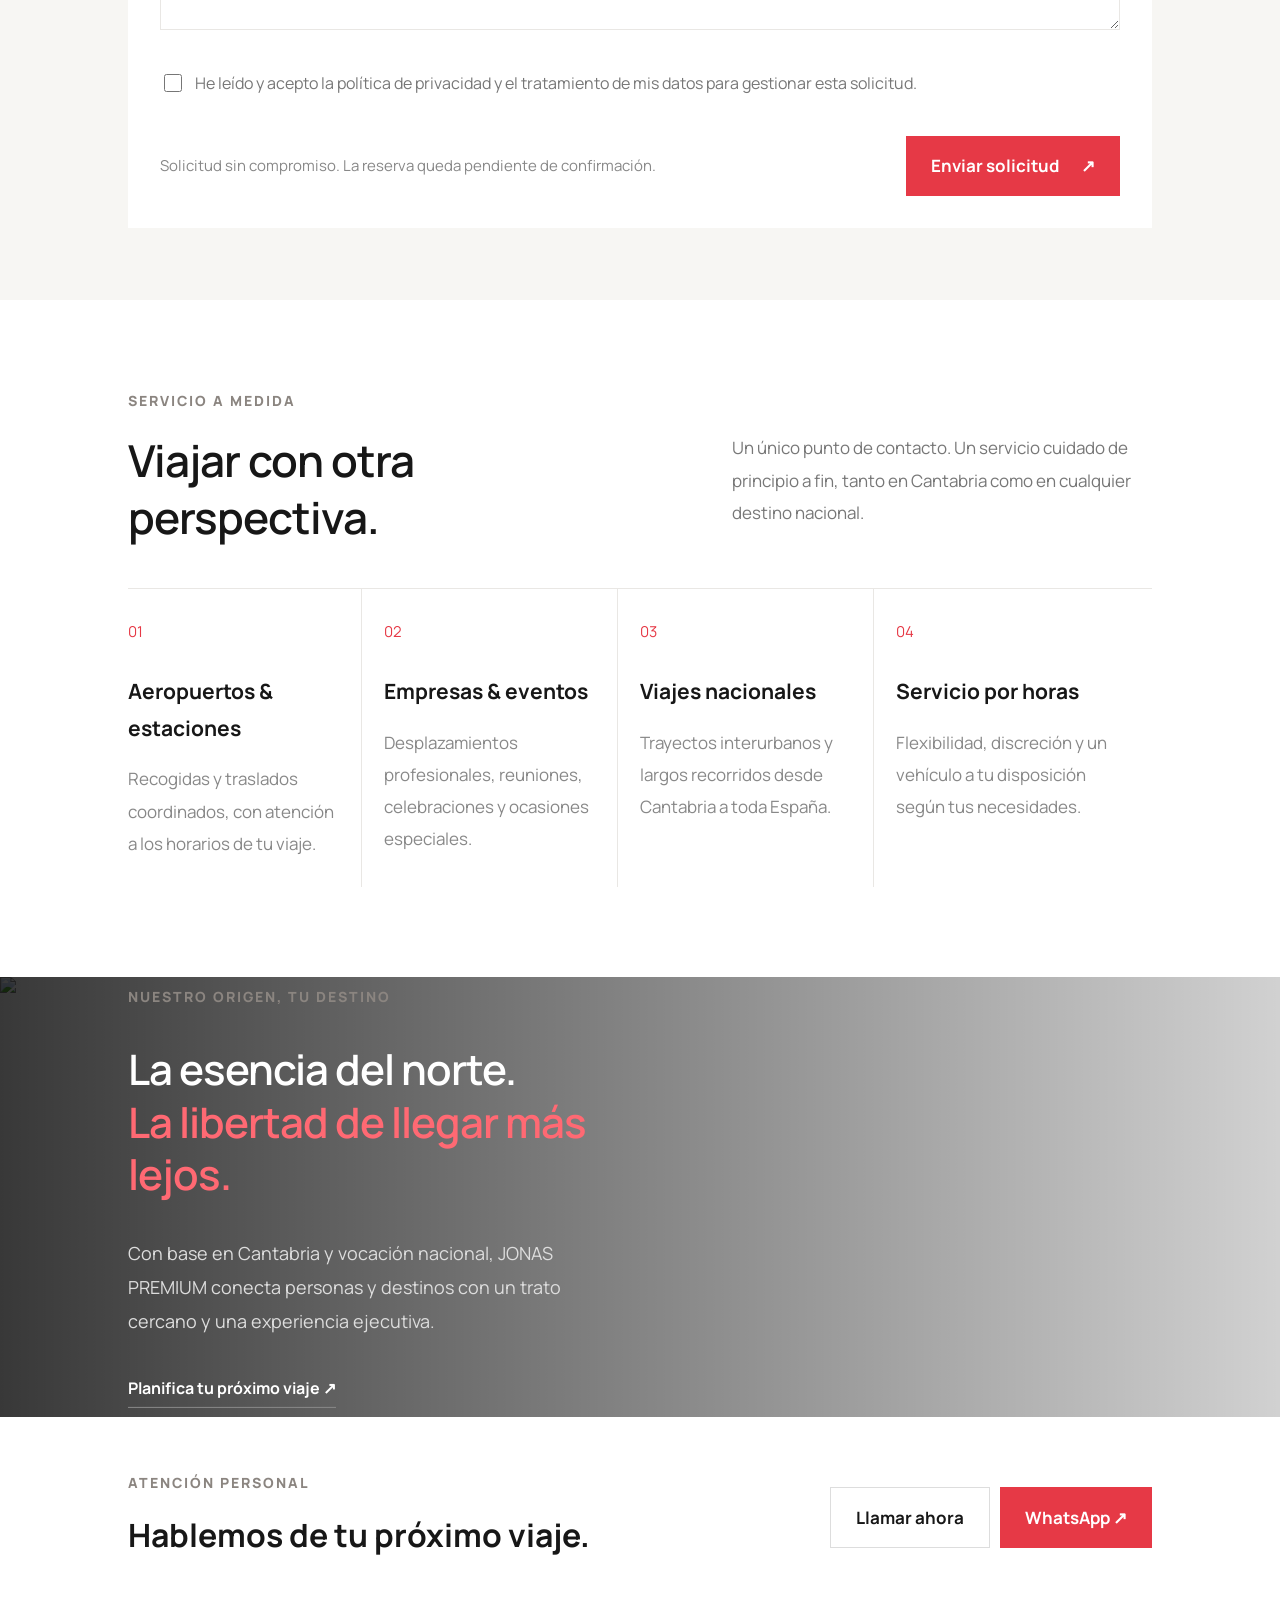
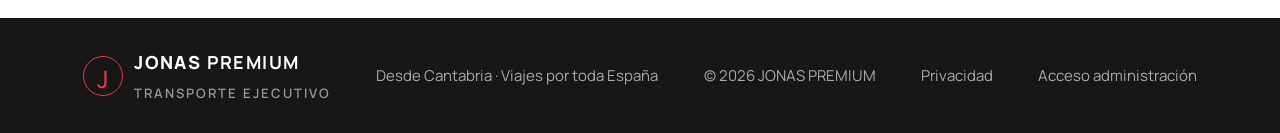
==== commit b09bf7d2: "actualizado de index" ====
--- a/index.html
+++ b/index.html
@@ -129,25 +129,11 @@
     </div>
 
     <p data-site-i18n="bookingIntro">
-      Completa la solicitud y nos pondremos en contacto contigo para confirmar disponibilidad y presupuesto.
+      Envíanos los datos de tu trayecto y te contactaremos con un presupuesto personalizado.
     </p>
   </div>
 
   <form id="booking-form" class="booking-form">
-
-    <div class="field">
-      <label for="service" data-site-i18n="serviceLabel">Tipo de servicio</label>
-      <select id="service" name="service" required>
-        <option value="" data-site-i18n="serviceChoose">Selecciona una opción</option>
-        <option data-site-i18n="serviceAirport">Traslado aeropuerto / estación</option>
-        <option data-site-i18n="serviceHotel">Hotel y recogida</option>
-        <option data-site-i18n="serviceBusiness">Empresas</option>
-        <option data-site-i18n="serviceEvents">Bodas y eventos</option>
-        <option data-site-i18n="serviceHours">Servicio por horas</option>
-        <option data-site-i18n="serviceNational">Viaje interurbano / nacional</option>
-        <option data-site-i18n="serviceOther">Otro servicio</option>
-      </select>
-    </div>
 
     <div class="field">
       <label for="origin" data-site-i18n="originLabel">Origen</label>
@@ -161,13 +147,6 @@
       <input id="destination" name="destination"
         placeholder="¿A dónde te llevamos?"
         data-site-placeholder="destinationPlaceholder" required>
-    </div>
-
-    <div id="route-price-panel" class="field field-wide"
-      role="status" aria-live="polite" hidden
-      style="padding:18px 20px;border:1px solid #e9e7e4;background:#faf9f7;gap:7px">
-      <strong id="route-price-title" style="font-size:15px"></strong>
-      <p id="route-price-copy" style="margin:0;color:#777;font-size:14px;line-height:1.7"></p>
     </div>
 
     <div class="field">
@@ -360,12 +339,8 @@
     trustPersonal:"✦ Servicio personalizado", trustNational:"⌁ Viajes nacionales", trustBooking:"◷ Reserva anticipada",
     imageLocation:"CANTABRIA, NORTE DE ESPAÑA", imageCaption:"Un servicio a tu altura.",
     bookingEyebrow:"TU PRÓXIMO TRAYECTO", bookingTitle:"Cuéntanos dónde<br>quieres ir.",
-    bookingIntro:"Completa la solicitud y nos pondremos en contacto contigo para confirmar disponibilidad y presupuesto.",
-    serviceLabel:"Tipo de servicio", serviceChoose:"Selecciona una opción",
-    serviceAirport:"Traslado aeropuerto / estación", serviceHotel:"Hotel y recogida",
-    serviceBusiness:"Empresas", serviceEvents:"Bodas y eventos",
-    serviceHours:"Servicio por horas", serviceNational:"Viaje interurbano / nacional",
-    serviceOther:"Otro servicio", originLabel:"Origen", destinationLabel:"Destino",
+    bookingIntro:"Envíanos los datos de tu trayecto y te contactaremos con un presupuesto personalizado.",
+    originLabel:"Origen", destinationLabel:"Destino",
     originPlaceholder:"Ciudad, dirección o aeropuerto",
     destinationPlaceholder:"¿A dónde te llevamos?",
     dateLabel:"Fecha", timeLabel:"Hora de recogida", passengersLabel:"Pasajeros",
@@ -402,12 +377,8 @@
     trustPersonal:"✦ Personal service", trustNational:"⌁ Nationwide journeys", trustBooking:"◷ Advance booking",
     imageLocation:"CANTABRIA, NORTHERN SPAIN", imageCaption:"A service above expectations.",
     bookingEyebrow:"YOUR NEXT JOURNEY", bookingTitle:"Tell us where<br>you would like to go.",
-    bookingIntro:"Complete the request form and we will contact you to confirm availability and provide a quote.",
-    serviceLabel:"Service type", serviceChoose:"Choose an option",
-    serviceAirport:"Airport / station transfer", serviceHotel:"Hotel pickup",
-    serviceBusiness:"Business travel", serviceEvents:"Weddings and events",
-    serviceHours:"Hourly service", serviceNational:"Intercity / nationwide journey",
-    serviceOther:"Other service", originLabel:"Pickup location", destinationLabel:"Destination",
+    bookingIntro:"Send us your journey details and we will contact you with a personalised quotation.",
+    originLabel:"Pickup location", destinationLabel:"Destination",
     originPlaceholder:"City, address or airport",
     destinationPlaceholder:"Where would you like to go?",
     dateLabel:"Date", timeLabel:"Pickup time", passengersLabel:"Passengers",
@@ -444,12 +415,8 @@
     trustPersonal:"✦ Service personnalisé", trustNational:"⌁ Voyages nationaux", trustBooking:"◷ Réservation à l'avance",
     imageLocation:"CANTABRIE, NORD DE L'ESPAGNE", imageCaption:"Un service à votre hauteur.",
     bookingEyebrow:"VOTRE PROCHAIN TRAJET", bookingTitle:"Indiquez-nous où<br>vous souhaitez aller.",
-    bookingIntro:"Remplissez la demande et nous vous contacterons pour confirmer la disponibilité et vous proposer un devis.",
-    serviceLabel:"Type de service", serviceChoose:"Choisissez une option",
-    serviceAirport:"Transfert aéroport / gare", serviceHotel:"Hôtel et prise en charge",
-    serviceBusiness:"Entreprises", serviceEvents:"Mariages et événements",
-    serviceHours:"Service à l'heure", serviceNational:"Trajet interurbain / national",
-    serviceOther:"Autre service", originLabel:"Départ", destinationLabel:"Destination",
+    bookingIntro:"Envoyez-nous les détails de votre trajet et nous vous contacterons avec un devis personnalisé.",
+    originLabel:"Départ", destinationLabel:"Destination",
     originPlaceholder:"Ville, adresse ou aéroport",
     destinationPlaceholder:"Où souhaitez-vous aller ?",
     dateLabel:"Date", timeLabel:"Heure de prise en charge", passengersLabel:"Passagers",
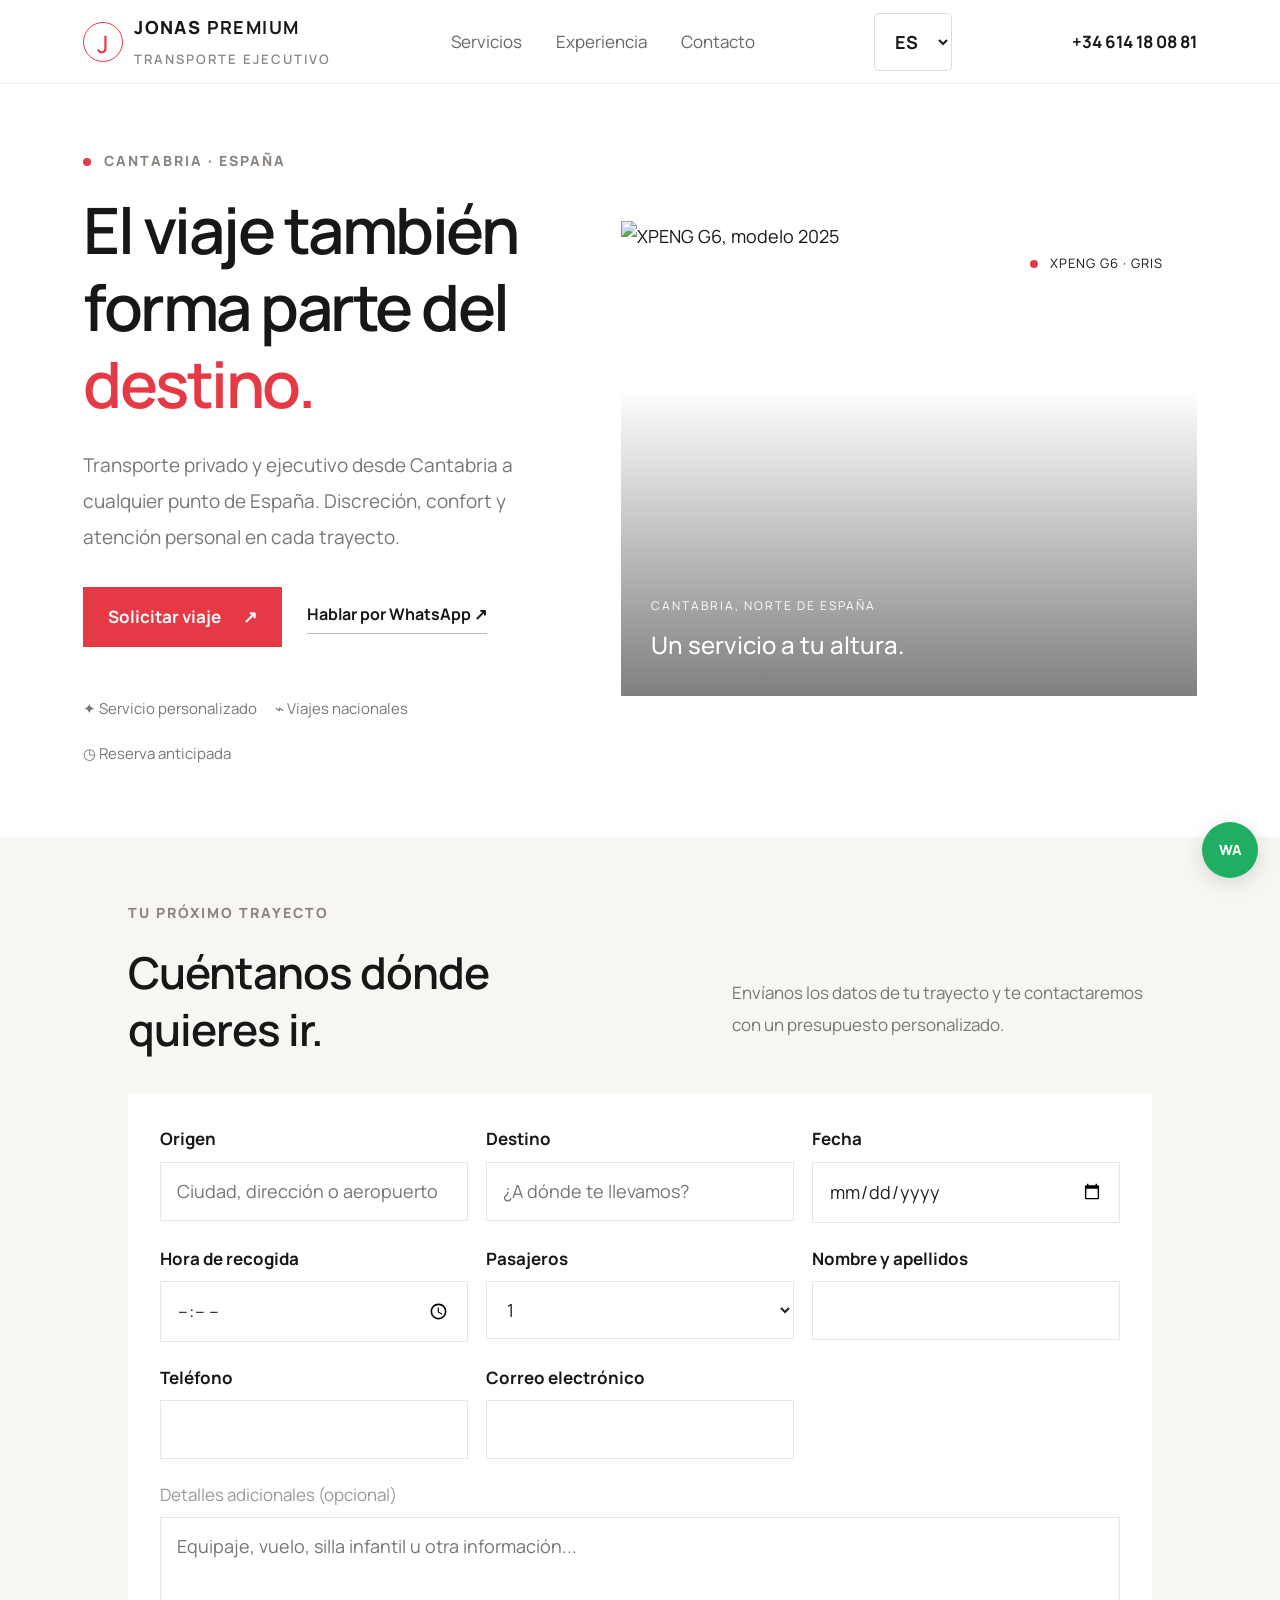
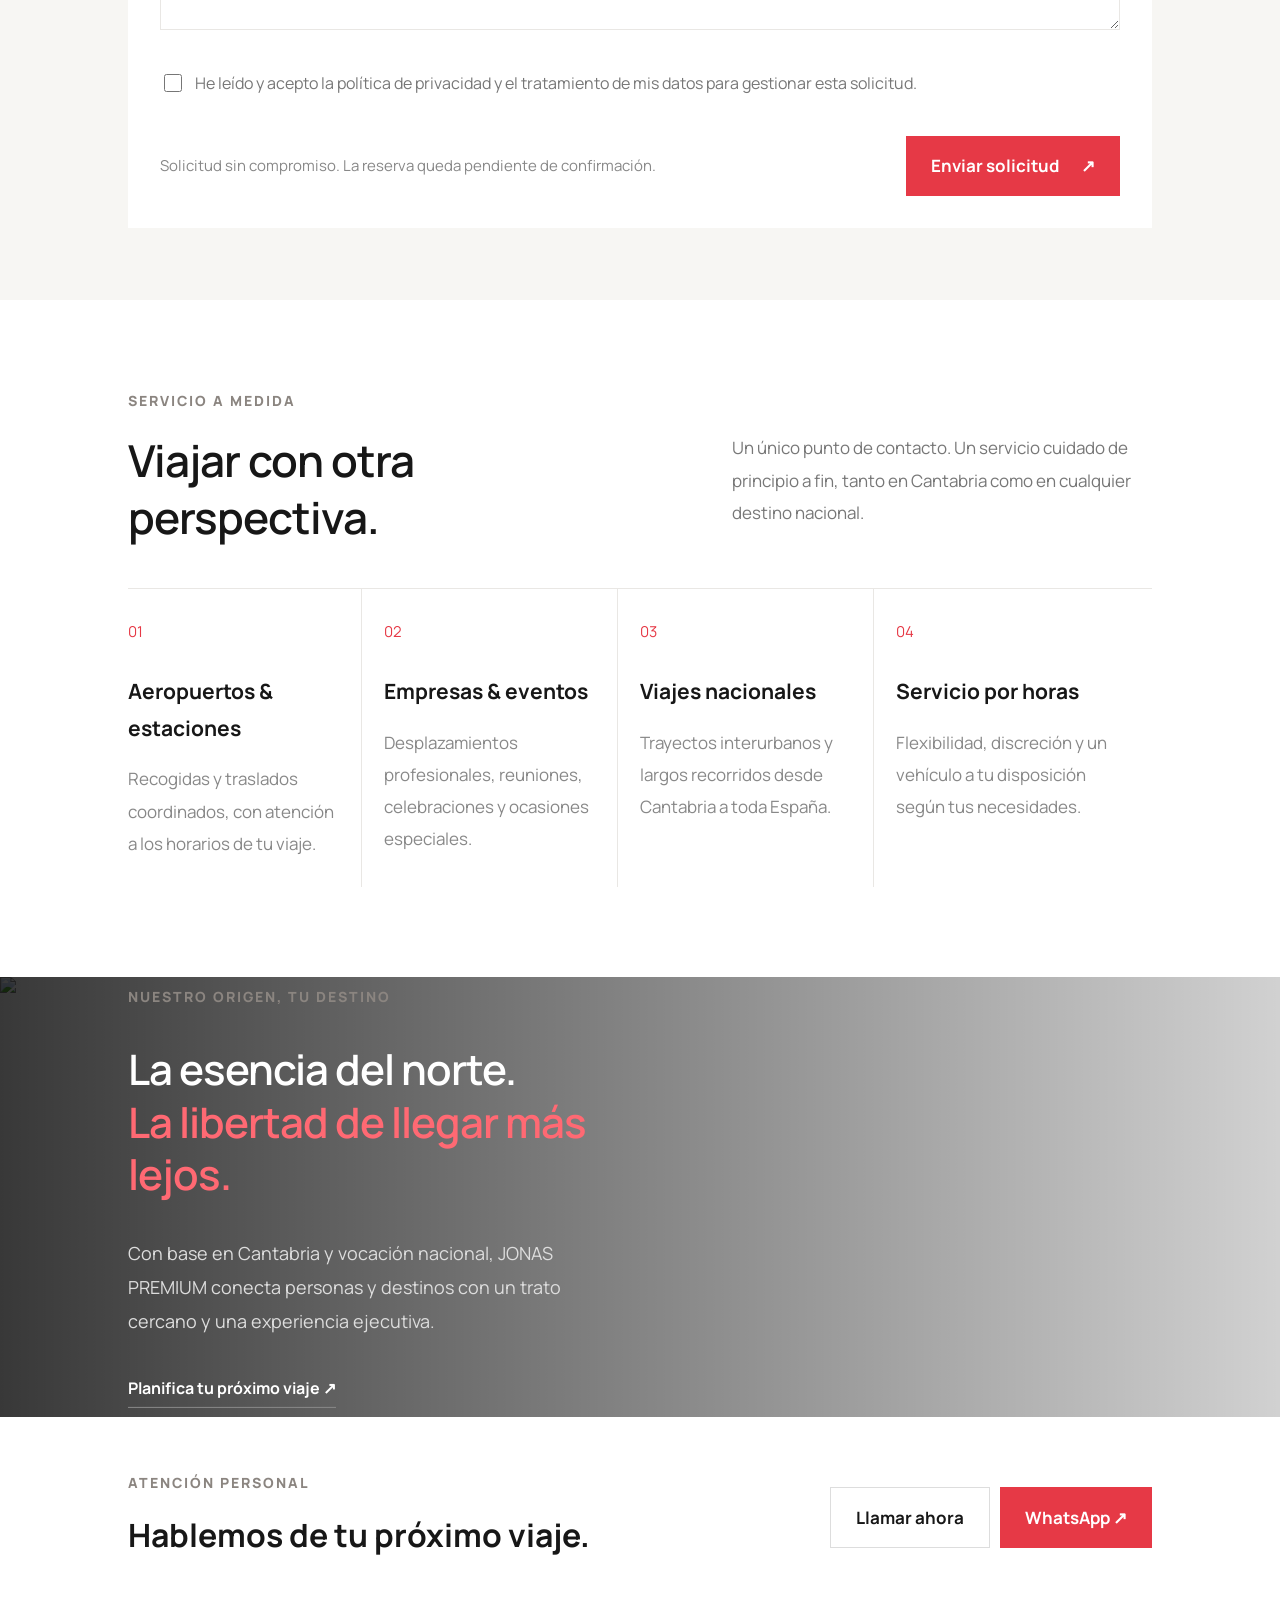
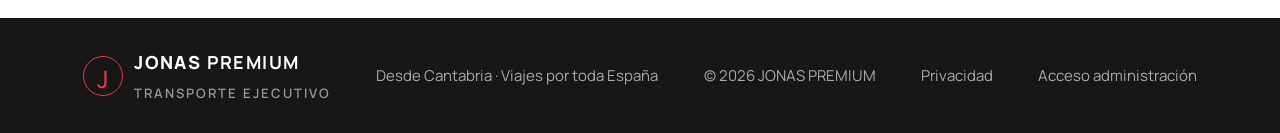
==== commit 61f43b3b: "Update image source and alt text in index.html" ====
--- a/index.html
+++ b/index.html
@@ -105,9 +105,9 @@
 
   <div class="hero-visual">
     <img
-      src="https://images.unsplash.com/photo-1519608487953-e999c86e7455?auto=format&fit=crop&w=1500&q=85"
-      alt="Paisaje del norte de España"
-      loading="eager">
+  src="https://upload.wikimedia.org/wikipedia/commons/4/49/XPeng_G6_%282025%29_IAA_2025_DSC_2057.jpg"
+  alt="XPENG G6, modelo 2025"
+  loading="eager">
 
     <div class="image-caption">
       <span data-site-i18n="imageLocation">CANTABRIA, NORTE DE ESPAÑA</span>
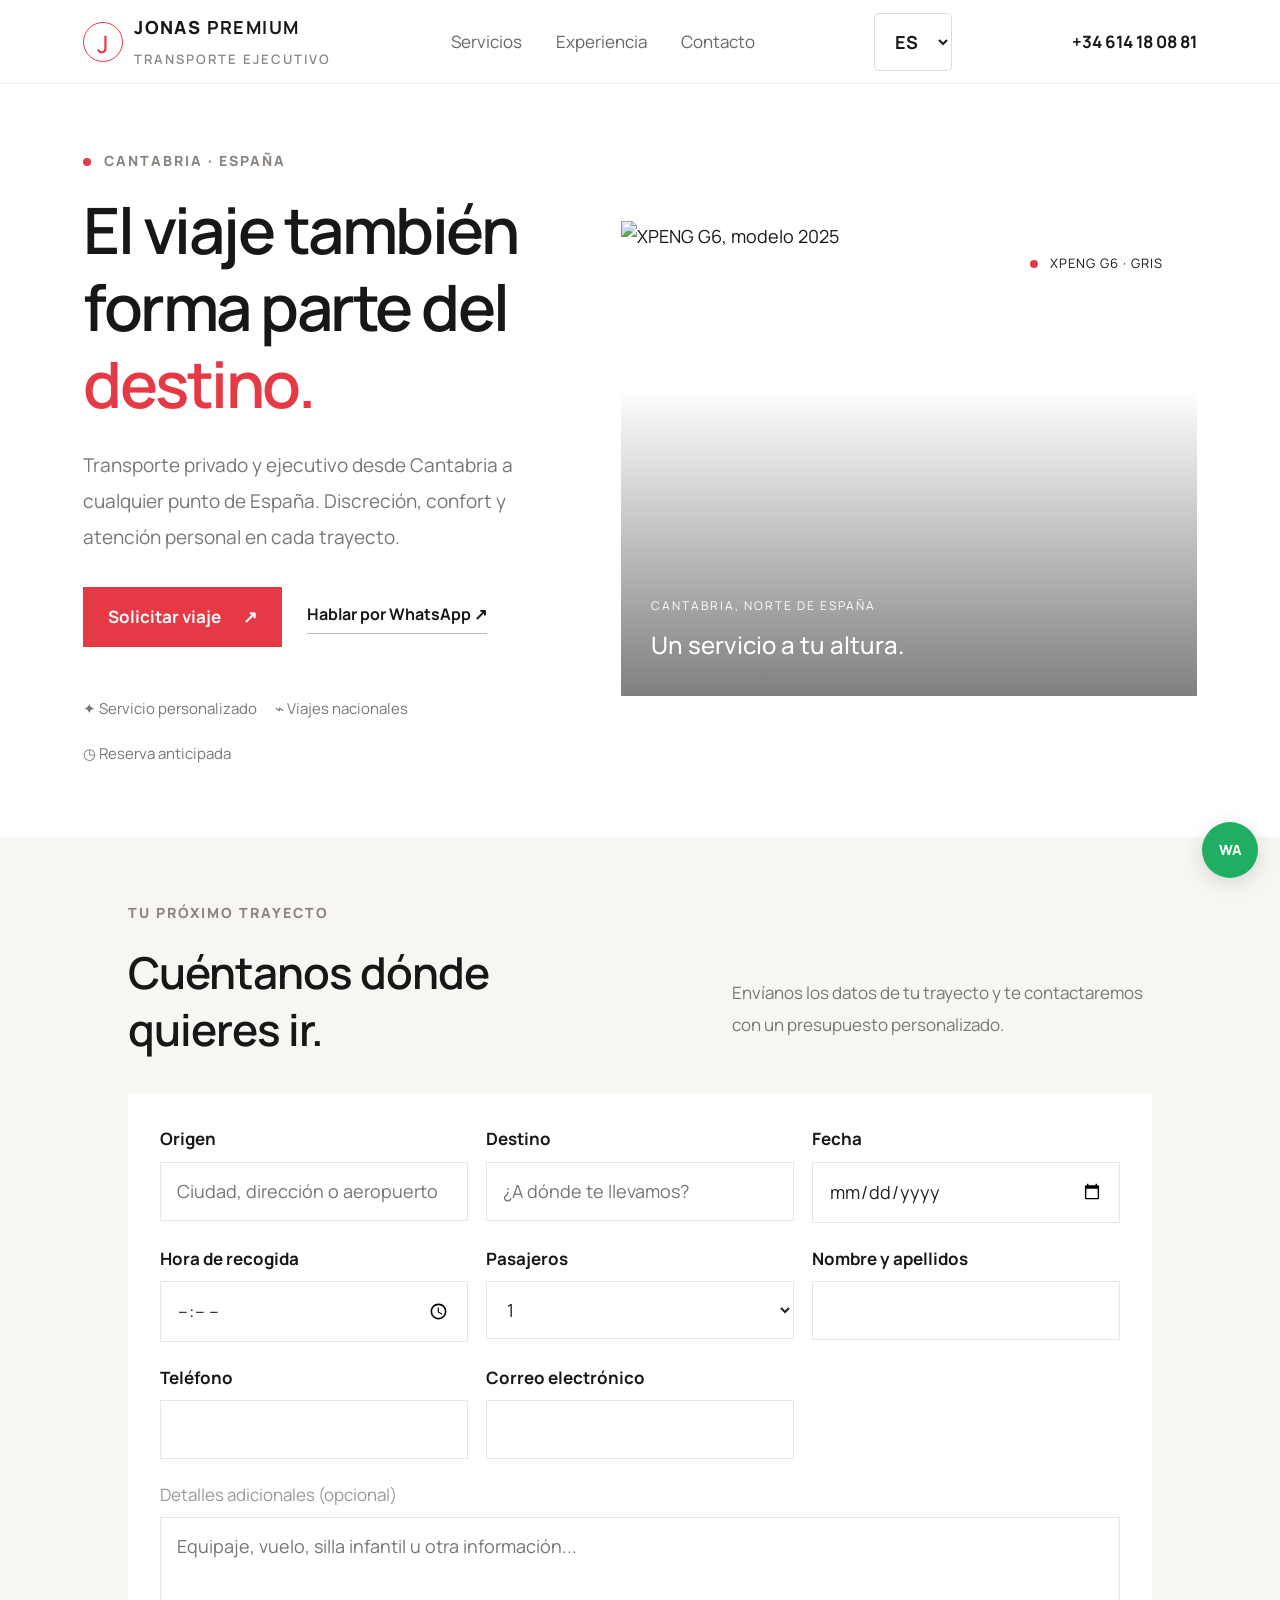
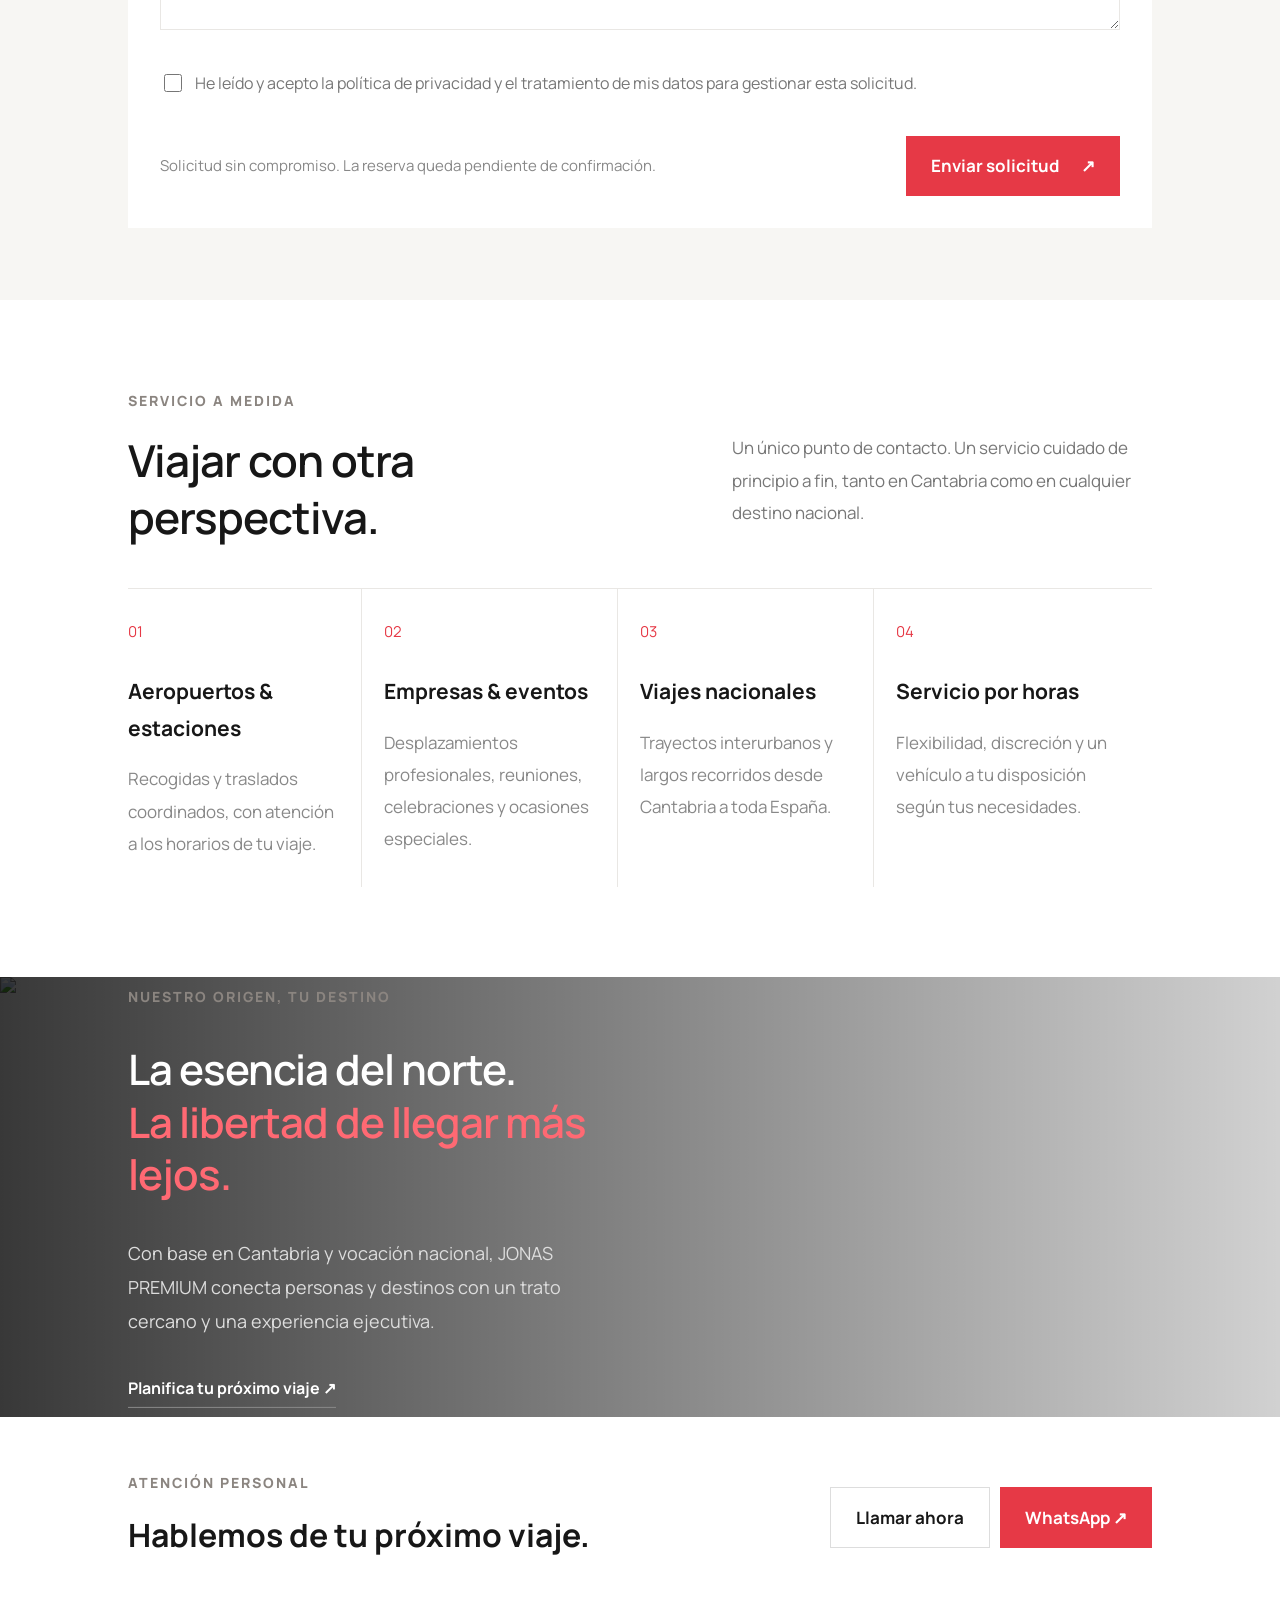
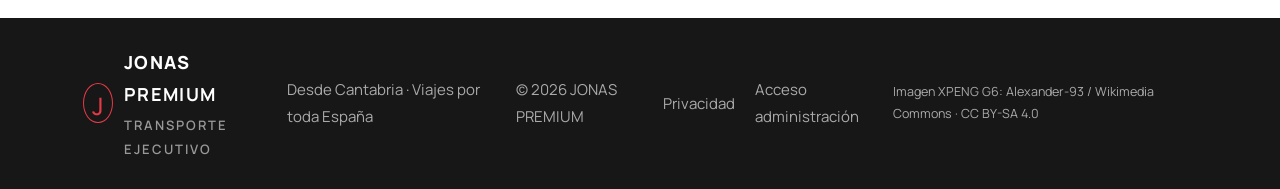
==== commit 34bb0f72: "Update index.html" ====
--- a/index.html
+++ b/index.html
@@ -268,9 +268,9 @@
 <section class="experience" id="experiencia">
 
   <img
-    src="https://images.unsplash.com/photo-1500530855697-b586d89ba3ee?auto=format&fit=crop&w=1800&q=85"
-    alt="Paisaje natural"
-    loading="lazy">
+  src="https://www.sensacionrural.es/blog/wp-content/uploads/2015/05/san-vicente-barquera.jpg"
+  alt="Vista panorámica de San Vicente de la Barquera, Cantabria"
+  loading="lazy">
 
   <div>
     <p class="eyebrow" data-site-i18n="experienceEyebrow">NUESTRO ORIGEN, TU DESTINO</p>
@@ -323,6 +323,17 @@
   <span>© <span id="year"></span> JONAS PREMIUM</span>
   <a href="./privacidad.html" data-site-i18n="privacyLink">Privacidad</a>
   <a href="./admin.html" data-site-i18n="adminLink">Acceso administración</a>
+
+
+  <small class="image-credit">
+  Imagen XPENG G6:
+  <a href="https://commons.wikimedia.org/wiki/File:XPeng_G6_(2025)_IAA_2025_DSC_2057.jpg"
+     target="_blank" rel="noopener">
+    Alexander-93 / Wikimedia Commons
+  </a>
+  · <a href="https://creativecommons.org/licenses/by-sa/4.0/"
+       target="_blank" rel="noopener">CC BY-SA 4.0</a>
+</small>
 </footer>
 
 <a class="whatsapp-float"
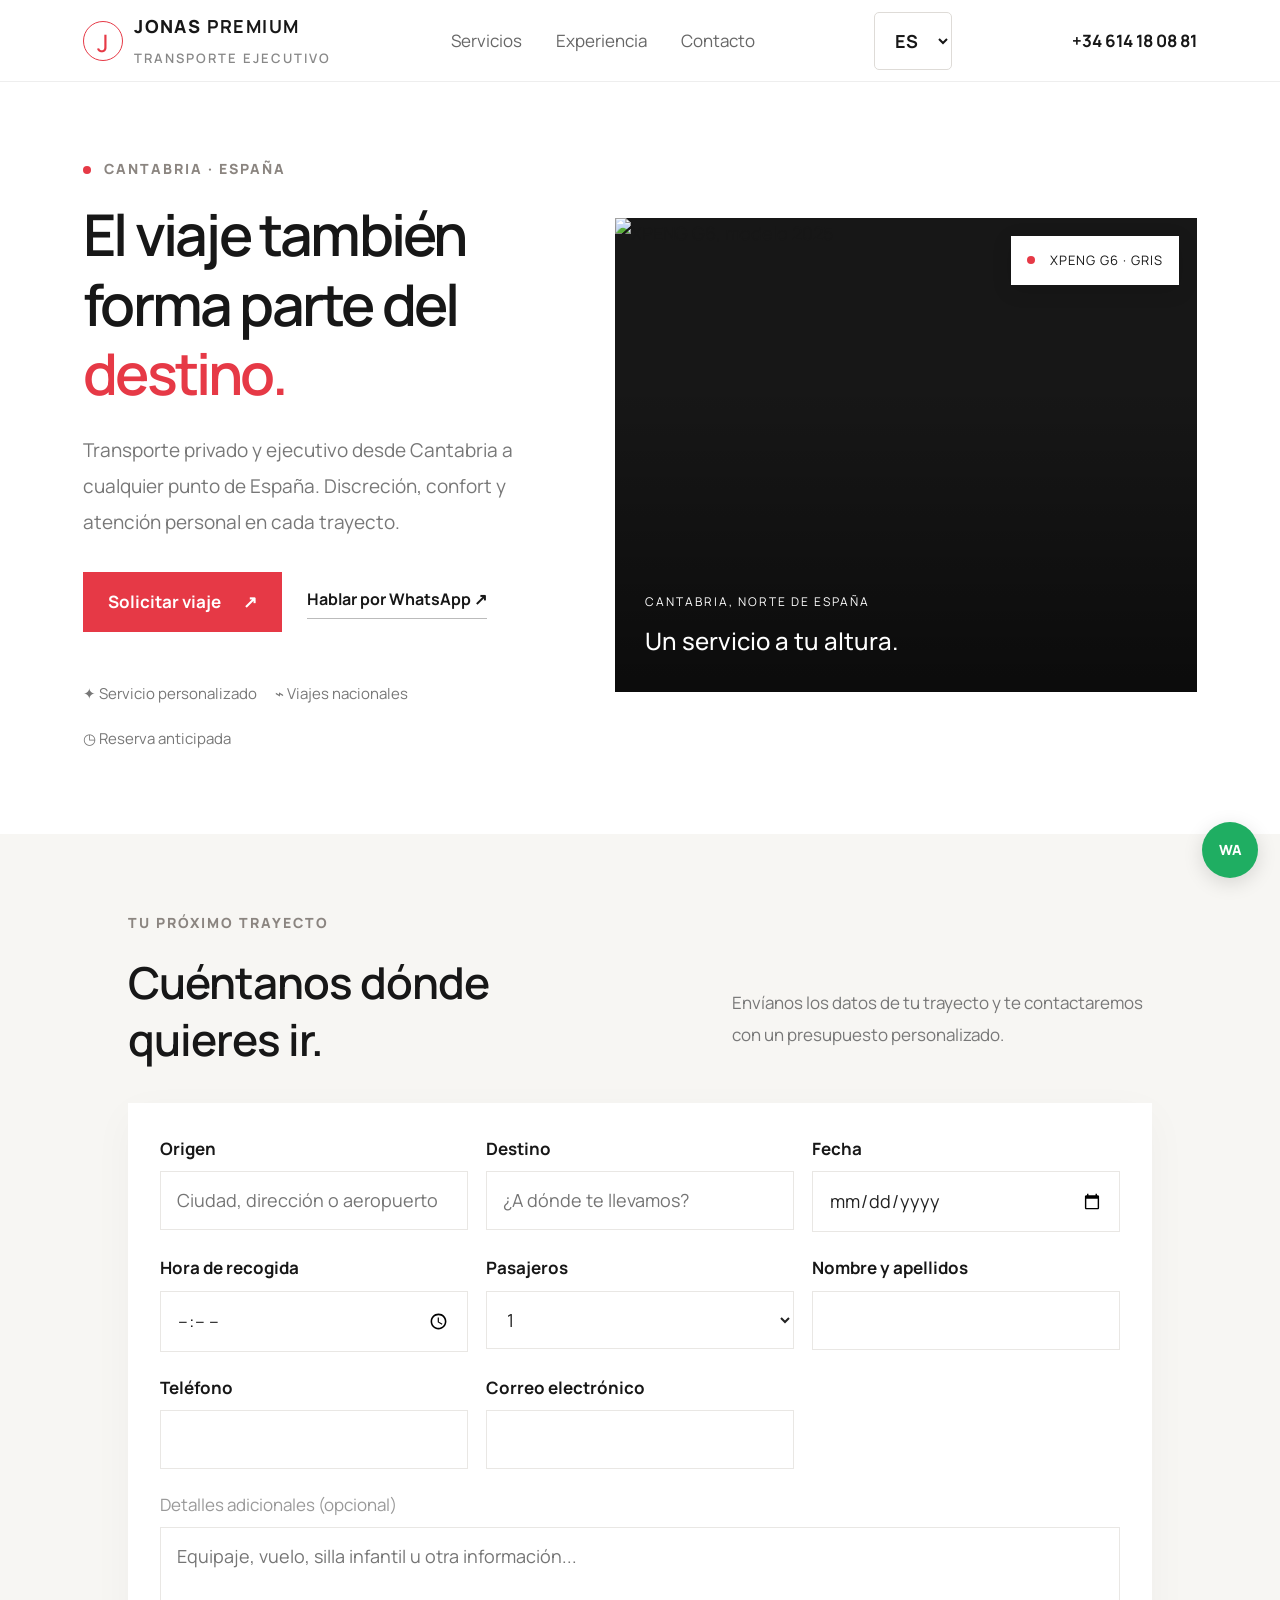
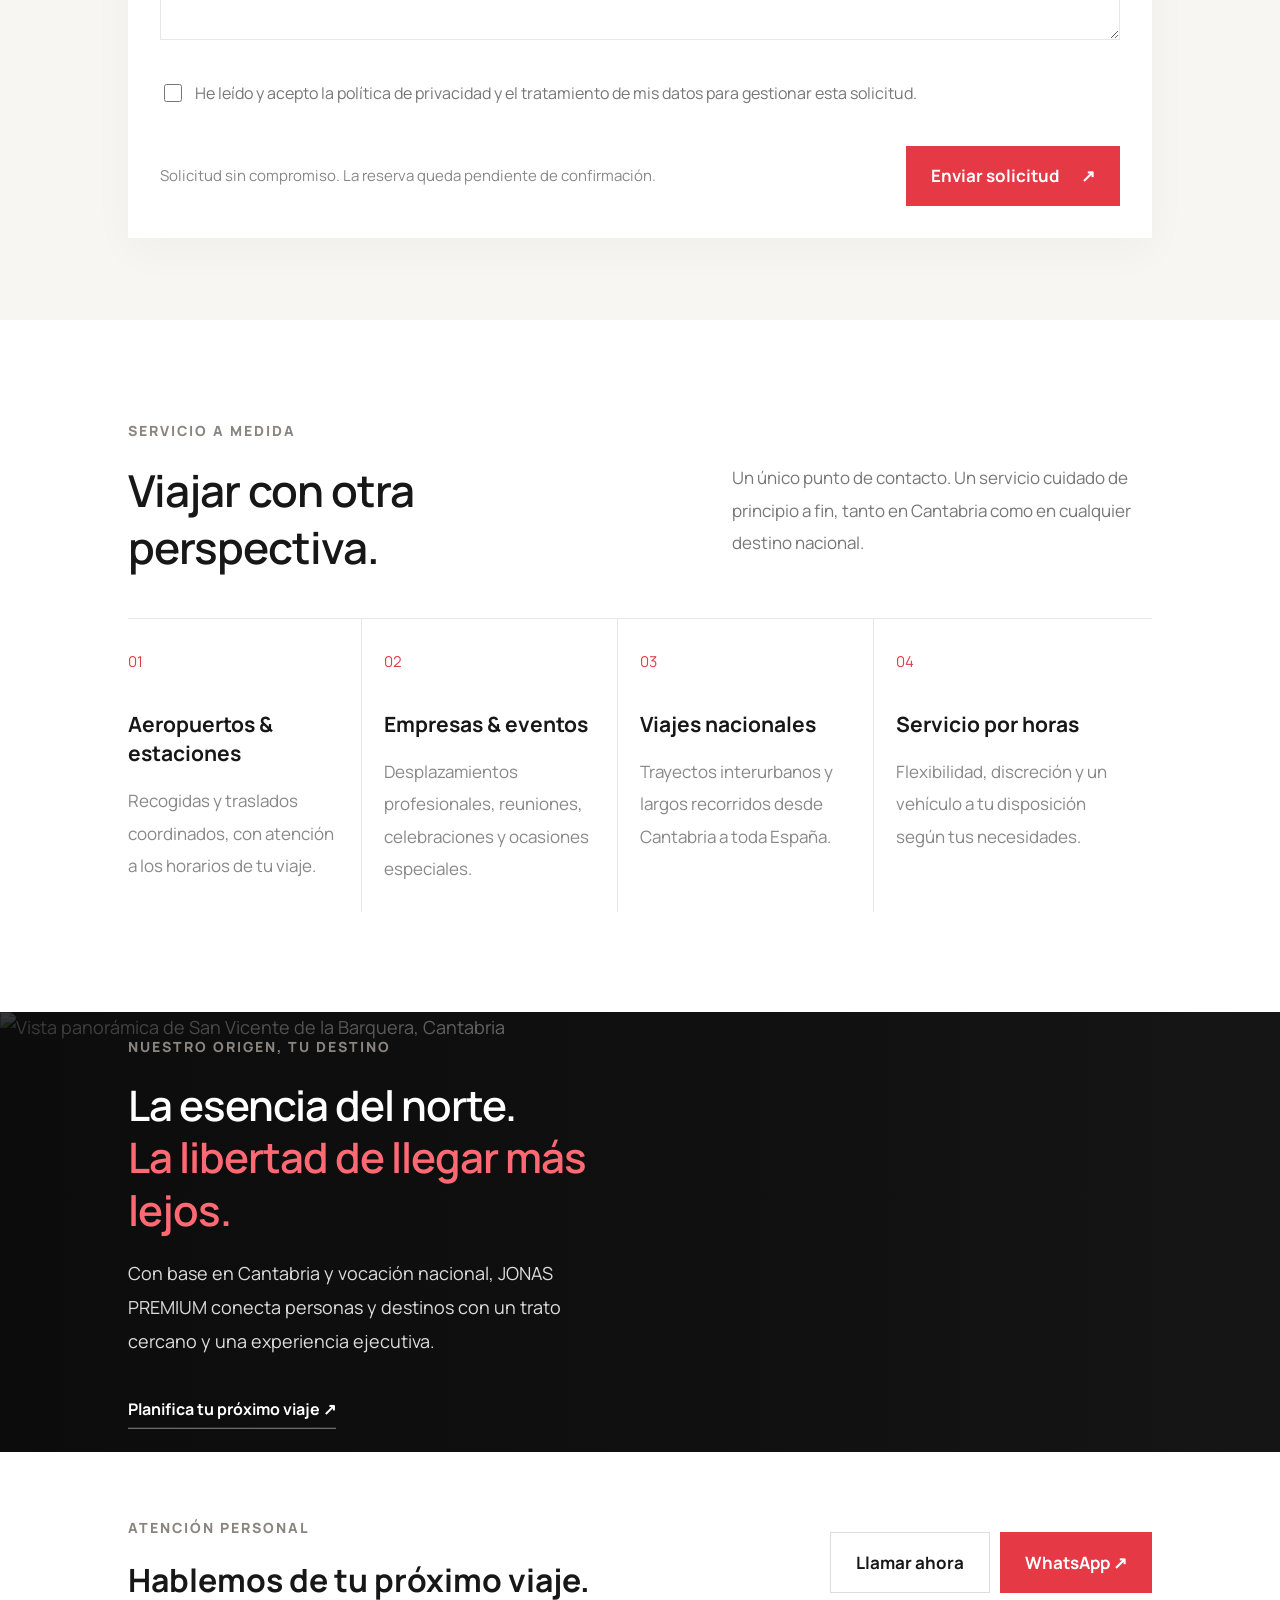
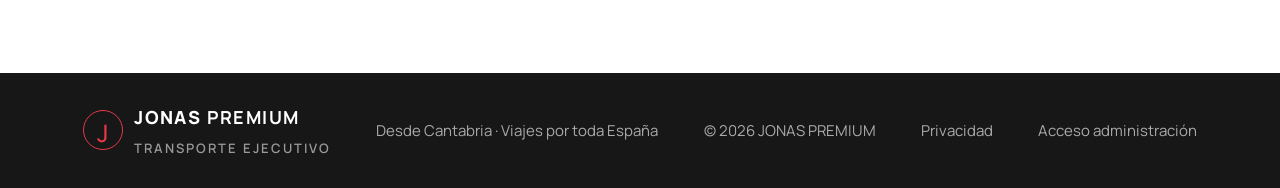
==== commit 5ce00db8: "Remove image credit section from index.html Removed image credit and licensing information from foot" ====
--- a/index.html
+++ b/index.html
@@ -325,15 +325,7 @@
   <a href="./admin.html" data-site-i18n="adminLink">Acceso administración</a>
 
 
-  <small class="image-credit">
-  Imagen XPENG G6:
-  <a href="https://commons.wikimedia.org/wiki/File:XPeng_G6_(2025)_IAA_2025_DSC_2057.jpg"
-     target="_blank" rel="noopener">
-    Alexander-93 / Wikimedia Commons
-  </a>
-  · <a href="https://creativecommons.org/licenses/by-sa/4.0/"
-       target="_blank" rel="noopener">CC BY-SA 4.0</a>
-</small>
+
 </footer>
 
 <a class="whatsapp-float"
--- a/styles.css
+++ b/styles.css
@@ -664,3 +664,377 @@
   }
 }
 
+/* ==========================================
+   JONAS PREMIUM — ACABADO VISUAL
+   ========================================== */
+
+/* Cabecera */
+.topbar {
+  min-height: 82px;
+  gap: 24px;
+}
+
+.topbar nav a {
+  transition: color .2s ease;
+}
+
+.topbar nav a:hover {
+  color: var(--red);
+}
+
+.brand {
+  flex-shrink: 0;
+}
+
+.top-phone {
+  white-space: nowrap;
+}
+
+/* Portada */
+.hero {
+  max-width: 1600px;
+  margin: 0 auto;
+  padding-top: 76px;
+  padding-bottom: 82px;
+  gap: 5%;
+}
+
+.hero-copy {
+  min-width: 0;
+}
+
+.hero h1 {
+  font-size: clamp(42px, 4.5vw, 64px);
+  letter-spacing: -2.8px;
+}
+
+.hero-visual {
+  height: clamp(350px, 37vw, 510px);
+  overflow: hidden;
+  background: #171717;
+}
+
+.hero-visual > img {
+  transition: transform .7s ease;
+  object-position: center center;
+}
+
+.hero-visual:hover > img {
+  transform: scale(1.025);
+}
+
+.vehicle-note {
+  display: flex;
+  align-items: center;
+  gap: 7px;
+  box-shadow: 0 5px 20px #0002;
+}
+
+.image-caption {
+  right: 25px;
+}
+
+/* Formulario */
+.booking-wrap {
+  padding-top: 78px;
+  padding-bottom: 82px;
+}
+
+.booking-form {
+  max-width: 1120px;
+  margin: 0 auto;
+  box-shadow: 0 12px 40px rgba(0,0,0,.035);
+}
+
+.booking-heading,
+.section-top {
+  max-width: 1120px;
+  margin-left: auto;
+  margin-right: auto;
+}
+
+/* Servicios */
+.services {
+  padding-top: 100px;
+  padding-bottom: 100px;
+}
+
+.service-grid article {
+  transition: background .2s ease;
+}
+
+.service-grid article span {
+  display: inline-block;
+  margin-bottom: 8px;
+}
+
+.service-grid h3 {
+  line-height: 1.4;
+}
+
+/* Experiencia y Cantabria */
+.experience {
+  overflow: hidden;
+  background: #171717;
+}
+
+.experience > img {
+  object-position: center 52%;
+  transition: transform .8s ease;
+}
+
+.experience:after {
+  background:
+    linear-gradient(
+      90deg,
+      rgba(10,10,10,.82) 0%,
+      rgba(10,10,10,.55) 55%,
+      rgba(10,10,10,.12) 100%
+    );
+}
+
+.experience > div {
+  width: min(550px, 80%);
+}
+
+.experience h2 {
+  margin: 12px 0 20px;
+}
+
+/* Contacto */
+.contact-strip {
+  max-width: 1600px;
+  margin: 0 auto;
+  padding-top: 65px;
+  padding-bottom: 65px;
+}
+
+.contact-actions .button {
+  transition: transform .2s ease, background .2s ease;
+}
+
+.contact-actions .button:hover {
+  transform: translateY(-2px);
+}
+
+/* Pie de página */
+footer {
+  flex-wrap: wrap;
+}
+
+.image-credit {
+  display: block;
+  width: 100%;
+  color: #999;
+  font-size: 11px;
+  line-height: 1.7;
+}
+
+.image-credit a {
+  text-decoration: underline;
+  text-underline-offset: 3px;
+}
+
+/* Transiciones y accesibilidad */
+.button,
+.text-link,
+.whatsapp-float {
+  transition: all .2s ease;
+}
+
+.whatsapp-float:hover {
+  transform: translateY(-3px);
+}
+
+/* TABLET */
+@media (max-width: 850px) {
+  .topbar {
+    gap: 14px;
+  }
+
+  .hero {
+    padding-top: 48px;
+    padding-bottom: 58px;
+  }
+
+  .hero-visual {
+    height: 360px;
+  }
+
+  .booking-wrap {
+    padding-top: 58px;
+    padding-bottom: 62px;
+  }
+
+  .services {
+    padding-top: 70px;
+    padding-bottom: 70px;
+  }
+}
+
+/* MÓVIL */
+@media (max-width: 520px) {
+  .topbar {
+    min-height: 76px;
+    padding: 10px 5%;
+    display: grid;
+    grid-template-columns: minmax(0, 1fr) auto;
+    grid-template-areas:
+      "brand language"
+      "phone phone";
+    gap: 5px 12px;
+  }
+
+  .topbar .brand {
+    grid-area: brand;
+    gap: 8px;
+    font-size: 14px !important;
+  }
+
+  .brand-mark {
+    width: 34px;
+    height: 34px;
+    font-size: 20px;
+  }
+
+  .brand small {
+    font-size: 9px !important;
+    letter-spacing: 1.5px;
+  }
+
+  .header-language {
+    grid-area: language;
+    justify-self: end;
+    margin: 0;
+  }
+
+  .language-select {
+    min-height: 38px;
+    padding: 5px 9px;
+  }
+
+  .top-phone {
+    grid-area: phone;
+    justify-self: end;
+    font-size: 12px !important;
+    padding-right: 2px;
+  }
+
+  .hero {
+    padding: 38px 6% 46px;
+    gap: 28px;
+  }
+
+  .hero h1 {
+    font-size: clamp(38px, 9.5vw, 46px);
+    letter-spacing: -1.9px;
+    line-height: 1.15 !important;
+  }
+
+  .intro {
+    margin-bottom: 0;
+  }
+
+  .hero-visual {
+    height: 270px;
+  }
+
+  .image-caption {
+    left: 18px;
+    bottom: 18px;
+  }
+
+  .image-caption span {
+    font-size: 10px;
+  }
+
+  .image-caption b {
+    font-size: 20px;
+  }
+
+  .vehicle-note {
+    top: 12px;
+    right: 12px;
+    padding: 9px 11px;
+    font-size: 10px;
+  }
+
+  .booking-wrap {
+    padding: 48px 6%;
+  }
+
+  .booking-form {
+    padding: 20px;
+    gap: 17px;
+  }
+
+  .services {
+    padding: 62px 7%;
+  }
+
+  .service-grid article {
+    padding: 20px 0;
+  }
+
+  .experience {
+    height: 450px;
+  }
+
+  .experience > img {
+    object-position: center;
+  }
+
+  .experience > div {
+    left: 7%;
+    right: 7%;
+    width: auto;
+    max-width: none;
+  }
+
+  .experience h2 {
+    font-size: 31px;
+  }
+
+  .contact-strip {
+    padding: 42px 7%;
+  }
+
+  .contact-actions {
+    width: 100%;
+  }
+
+  .contact-actions .button {
+    flex: 1;
+    padding-left: 12px !important;
+    padding-right: 12px !important;
+  }
+
+  footer {
+    gap: 16px;
+    padding: 28px 7%;
+  }
+
+  .image-credit {
+    font-size: 10px;
+  }
+}
+
+/* Pantallas muy estrechas */
+@media (max-width: 360px) {
+  .brand {
+    letter-spacing: .8px;
+  }
+
+  .top-phone {
+    font-size: 11px !important;
+  }
+
+  .hero h1 {
+    font-size: 37px;
+  }
+
+  .hero-visual {
+    height: 235px;
+  }
+}
+
